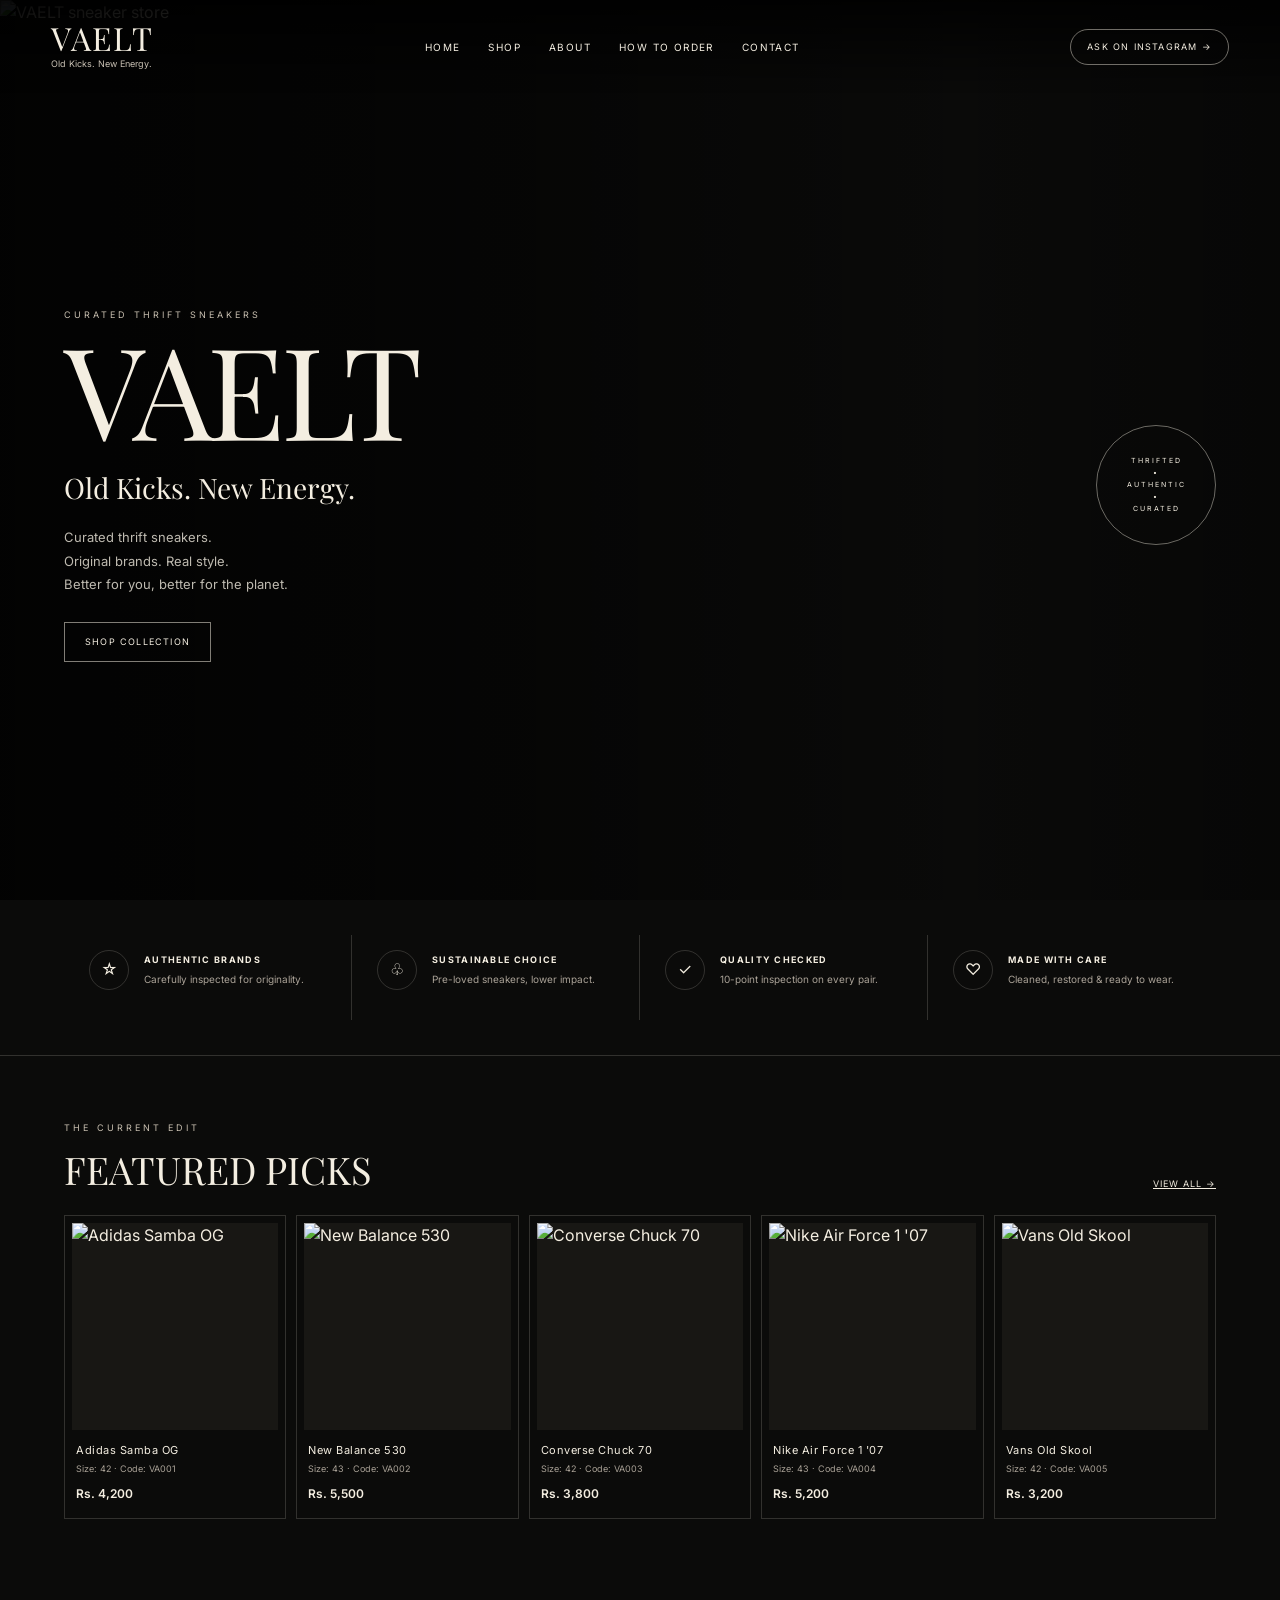
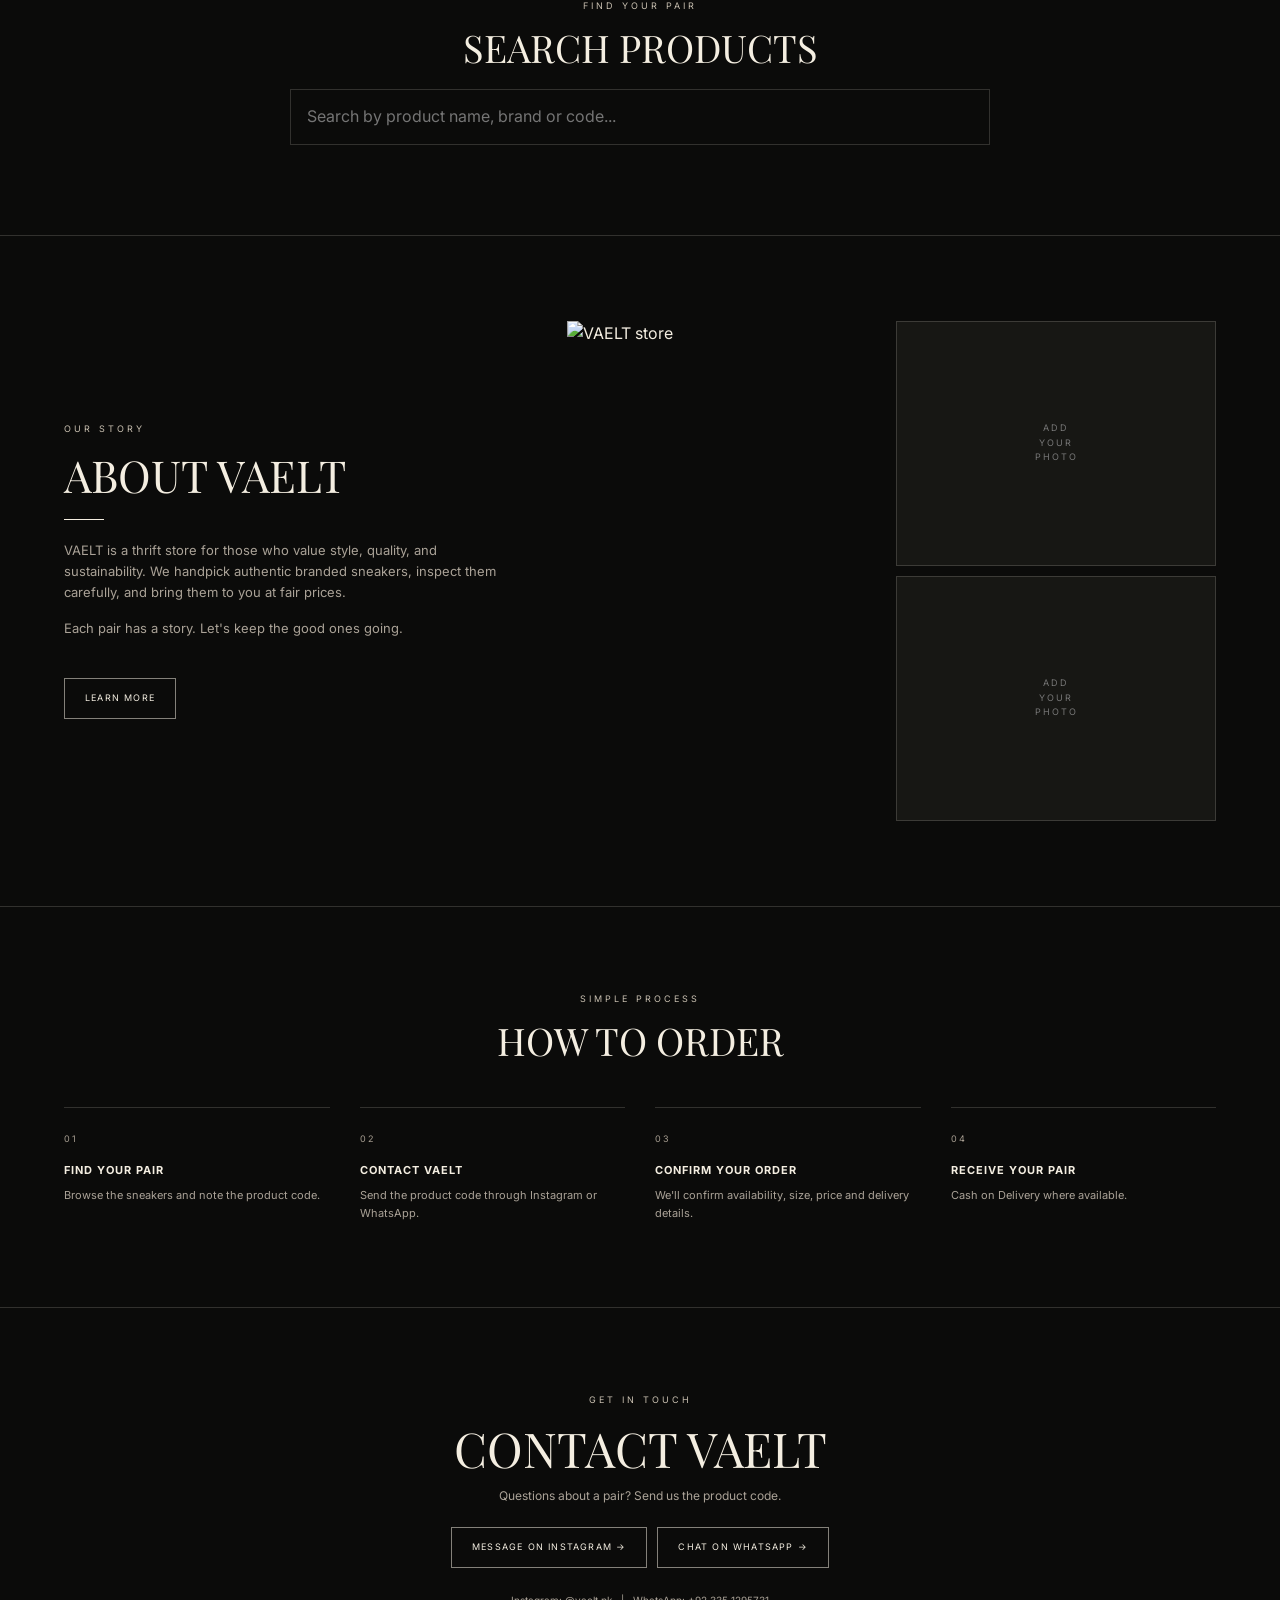
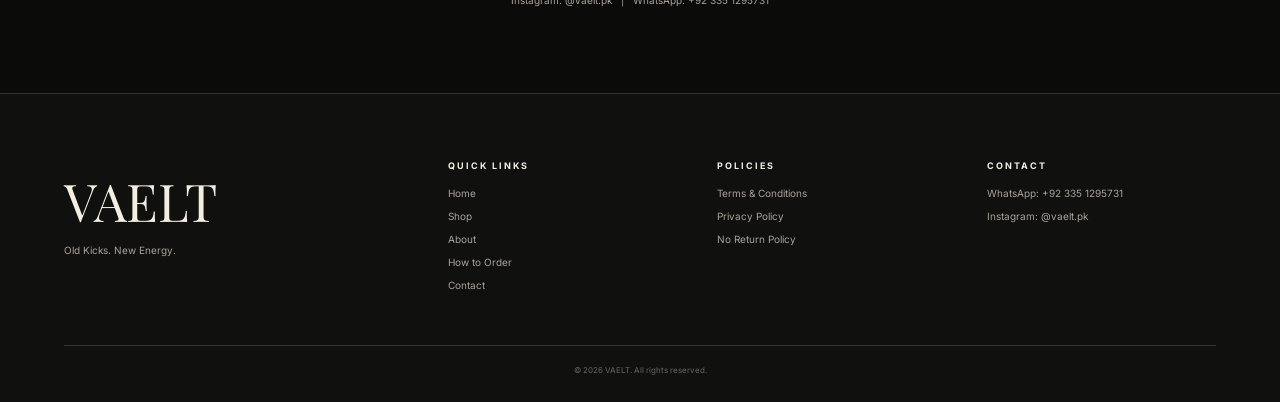
==== index.html @ e5a70c67 "Add files via upload" ====
<!DOCTYPE html>
<html lang="en">
<head>
  <meta charset="UTF-8">
  <meta name="viewport" content="width=device-width, initial-scale=1.0">
  <title>VAELT — Old Kicks. New Energy.</title>
  <link rel="stylesheet" href="style.css">
  <link href="https://fonts.googleapis.com/css2?family=Inter:wght@400;500;600&family=Playfair+Display:wght@400;500;600;700&display=swap" rel="stylesheet">
</head>
<body>

<header class="header" id="header">
  <div class="nav-container">
    <a class="brand" href="#hero">
      <span class="logo">VAELT</span>
      <span class="tagline">Old Kicks. New Energy.</span>
    </a>

    <nav class="nav-center" id="nav-menu">
      <a href="#hero">HOME</a>
      <a href="#products">SHOP</a>
      <a href="#about">ABOUT</a>
      <a href="#how">HOW TO ORDER</a>
      <a href="#contact">CONTACT</a>
    </nav>

    <div class="nav-right">
      <a class="instagram-pill" href="https://www.instagram.com/vaelt.pk/" target="_blank" rel="noopener noreferrer">ASK ON INSTAGRAM →</a>
      <button class="menu-btn" id="menu-btn" aria-label="Open menu">☰</button>
    </div>
  </div>
</header>

<main>
  <section class="hero" id="hero">
    <img class="hero-image" src="images/hero.jpg" alt="VAELT sneaker store">
    <div class="hero-overlay"></div>
    <div class="hero-content">
      <div class="hero-copy">
        <span class="eyebrow">CURATED THRIFT SNEAKERS</span>
        <h1>VAELT</h1>
        <p class="hero-tagline">Old Kicks. New Energy.</p>
        <p class="hero-description">Curated thrift sneakers.<br>Original brands. Real style.<br>Better for you, better for the planet.</p>
        <a class="outline-btn" href="#products">SHOP COLLECTION</a>
      </div>
      <div class="hero-badge" aria-hidden="true">THRIFTED<br>•<br>AUTHENTIC<br>•<br>CURATED</div>
    </div>
  </section>

  <section class="benefits">
    <div class="benefit"><span class="benefit-icon">☆</span><div><h3>AUTHENTIC BRANDS</h3><p>Carefully inspected for originality.</p></div></div>
    <div class="benefit"><span class="benefit-icon">♧</span><div><h3>SUSTAINABLE CHOICE</h3><p>Pre-loved sneakers, lower impact.</p></div></div>
    <div class="benefit"><span class="benefit-icon">✓</span><div><h3>QUALITY CHECKED</h3><p>10-point inspection on every pair.</p></div></div>
    <div class="benefit"><span class="benefit-icon">♡</span><div><h3>MADE WITH CARE</h3><p>Cleaned, restored & ready to wear.</p></div></div>
  </section>

  <section class="products-section section-wrap" id="products">
    <div class="section-heading">
      <div><span class="eyebrow">THE CURRENT EDIT</span><h2>FEATURED PICKS</h2></div>
      <a href="#all-products">VIEW ALL →</a>
    </div>
    <div class="product-grid" id="product-grid"></div>
  </section>

  <section class="search-section section-wrap" id="all-products">
    <div class="search-box">
      <span class="eyebrow">FIND YOUR PAIR</span>
      <h2>SEARCH PRODUCTS</h2>
      <input id="search-input" type="search" placeholder="Search by product name, brand or code..." autocomplete="off">
      <div id="search-results"></div>
    </div>
  </section>

  <section class="about-section section-wrap" id="about">
    <div class="about-text">
      <span class="eyebrow">OUR STORY</span>
      <h2>ABOUT VAELT</h2>
      <div class="rule"></div>
      <p>VAELT is a thrift store for those who value style, quality, and sustainability. We handpick authentic branded sneakers, inspect them carefully, and bring them to you at fair prices.</p>
      <p>Each pair has a story. Let's keep the good ones going.</p>
      <a class="outline-btn" href="#how">LEARN MORE</a>
    </div>
    <div class="about-images">
      <img src="images/hero.jpg" alt="VAELT store" loading="lazy">
      <div class="about-small">
        <div class="image-placeholder">ADD<br>YOUR<br>PHOTO</div>
        <div class="image-placeholder">ADD<br>YOUR<br>PHOTO</div>
      </div>
    </div>
  </section>

  <section class="how-section section-wrap" id="how">
    <span class="eyebrow">SIMPLE PROCESS</span>
    <h2>HOW TO ORDER</h2>
    <div class="how-grid">
      <article><span>01</span><h3>FIND YOUR PAIR</h3><p>Browse the sneakers and note the product code.</p></article>
      <article><span>02</span><h3>CONTACT VAELT</h3><p>Send the product code through Instagram or WhatsApp.</p></article>
      <article><span>03</span><h3>CONFIRM YOUR ORDER</h3><p>We'll confirm availability, size, price and delivery details.</p></article>
      <article><span>04</span><h3>RECEIVE YOUR PAIR</h3><p>Cash on Delivery where available.</p></article>
    </div>
  </section>

  <section class="contact-section section-wrap" id="contact">
    <span class="eyebrow">GET IN TOUCH</span>
    <h2>CONTACT VAELT</h2>
    <p>Questions about a pair? Send us the product code.</p>
    <div class="contact-buttons">
      <a class="outline-btn" href="https://www.instagram.com/vaelt.pk/" target="_blank" rel="noopener noreferrer">MESSAGE ON INSTAGRAM →</a>
      <a class="outline-btn" href="https://wa.me/923351295731" target="_blank" rel="noopener noreferrer">CHAT ON WHATSAPP →</a>
    </div>
    <p class="contact-detail">Instagram: @vaelt.pk &nbsp; | &nbsp; WhatsApp: +92 335 1295731</p>
  </section>
</main>

<footer class="footer">
  <div class="footer-grid">
    <div><div class="footer-logo">VAELT</div><p>Old Kicks. New Energy.</p></div>
    <div><h4>QUICK LINKS</h4><a href="#hero">Home</a><a href="#products">Shop</a><a href="#about">About</a><a href="#how">How to Order</a><a href="#contact">Contact</a></div>
    <div><h4>POLICIES</h4><p>Terms & Conditions</p><p>Privacy Policy</p><p>No Return Policy</p></div>
    <div><h4>CONTACT</h4><p>WhatsApp: +92 335 1295731</p><p>Instagram: @vaelt.pk</p></div>
  </div>
  <div class="footer-bottom">© 2026 VAELT. All rights reserved.</div>
</footer>

<script src="products.js"></script>
<script src="script.js"></script>
</body>
</html>
---- style.css ----
:root{
  --bg:#0b0b0a;--soft:#11110f;--text:#f4eee1;--muted:#aaa297;
  --line:rgba(244,238,225,.17);--heading:"Playfair Display",Georgia,serif;
  --body:"Inter",Arial,sans-serif;--ease:.3s ease;
}
*{box-sizing:border-box;margin:0;padding:0}
html{scroll-behavior:smooth}
body{background:var(--bg);color:var(--text);font-family:var(--body);line-height:1.6;overflow-x:hidden}
a{color:inherit;text-decoration:none}
button,input{font:inherit}
.header{position:fixed;top:0;left:0;width:100%;z-index:1000;padding:22px 4vw;background:linear-gradient(to bottom,rgba(0,0,0,.8),transparent);transition:background var(--ease),backdrop-filter var(--ease)}
.header.scrolled{background:rgba(10,10,9,.82);backdrop-filter:blur(12px)}
.nav-container{max-width:1400px;margin:auto;display:flex;align-items:center;justify-content:space-between;gap:25px}
.brand{display:flex;flex-direction:column}.logo{font-family:var(--heading);font-size:32px;font-weight:400;letter-spacing:2px;line-height:1}.tagline{font-size:9px;color:#c9c1b4;margin-top:3px}
.nav-center{display:flex;gap:28px}.nav-center a{font-size:10px;letter-spacing:1.4px}.nav-center a:hover{opacity:.55}
.nav-right{display:flex;align-items:center}.instagram-pill{border:1px solid rgba(244,238,225,.45);border-radius:30px;padding:10px 16px;font-size:9px;letter-spacing:1.2px;transition:var(--ease)}.instagram-pill:hover{background:var(--text);color:#111}
.menu-btn{display:none;background:none;border:0;color:var(--text);font-size:22px;cursor:pointer}
.hero{height:100vh;min-height:650px;position:relative;overflow:hidden;display:flex;align-items:center}.hero-image{position:absolute;inset:0;width:100%;height:100%;object-fit:cover;object-position:center;z-index:0}.hero-overlay{position:absolute;inset:0;z-index:1;background:linear-gradient(90deg,rgba(0,0,0,.78) 0%,rgba(0,0,0,.52) 40%,rgba(0,0,0,.12) 75%,rgba(0,0,0,.38) 100%)}
.hero-content{position:relative;z-index:2;width:100%;max-width:1400px;margin:auto;padding:110px 5vw 40px;display:flex;justify-content:space-between;align-items:center}.hero-copy{max-width:550px}.eyebrow{display:block;color:#c9c0b1;font-size:9px;letter-spacing:3px;margin-bottom:14px}.hero h1{font-family:var(--heading);font-weight:400;font-size:clamp(80px,10vw,150px);line-height:.82;letter-spacing:-4px}.hero-tagline{font-family:var(--heading);font-size:clamp(20px,2.2vw,30px);margin-top:24px}.hero-description{color:rgba(244,238,225,.78);font-size:13px;line-height:1.8;margin-top:16px}.outline-btn{display:inline-block;border:1px solid rgba(244,238,225,.52);padding:12px 20px;font-size:9px;letter-spacing:1.2px;margin-top:25px;transition:var(--ease)}.outline-btn:hover{background:var(--text);color:#111}.hero-badge{width:120px;height:120px;border:1px solid rgba(244,238,225,.42);border-radius:50%;display:grid;place-items:center;text-align:center;font-size:7px;letter-spacing:2px;line-height:1.7;padding:20px}
.benefits{max-width:1400px;margin:auto;padding:35px 5vw}.benefits{display:grid;grid-template-columns:repeat(4,1fr);border-bottom:1px solid var(--line)}.benefit{display:flex;align-items:center;gap:15px;padding:15px 25px 30px;border-right:1px solid var(--line)}.benefit:last-child{border-right:0}.benefit-icon{width:40px;height:40px;border:1px solid var(--line);border-radius:50%;display:grid;place-items:center;flex:none}.benefit h3{font-size:9px;letter-spacing:1.3px}.benefit p{font-size:10px;color:var(--muted);margin-top:4px}
.section-wrap{max-width:1400px;margin:auto}.products-section{padding:65px 5vw}.section-heading{display:flex;justify-content:space-between;align-items:end;margin-bottom:24px}.section-heading h2,.search-box h2,.about-text h2,.how-section h2,.contact-section h2{font-family:var(--heading);font-weight:400;font-size:38px;line-height:1.1}.section-heading>a{font-size:9px;text-decoration:underline;letter-spacing:1px}.product-grid{display:grid;grid-template-columns:repeat(5,1fr);gap:10px}.product-card{border:1px solid var(--line);padding:7px;cursor:pointer;transition:transform var(--ease),border-color var(--ease)}.product-card:hover{transform:translateY(-5px);border-color:rgba(244,238,225,.42)}.product-image{display:block;width:100%;aspect-ratio:1;object-fit:cover;background:#181714}.product-info{padding:12px 4px 8px}.product-name{font-size:11px;letter-spacing:.5px}.product-meta{font-size:9px;color:var(--muted);margin-top:3px}.product-price{font-size:12px;font-weight:600;margin-top:7px}
.search-section{padding:15px 5vw 75px}.search-box{max-width:700px;margin:auto;text-align:center}.search-box h2{margin-bottom:20px}.search-box input{width:100%;padding:14px 16px;background:transparent;border:1px solid var(--line);color:var(--text);outline:none}.search-box input:focus{border-color:rgba(244,238,225,.55)}#search-results{margin-top:15px;text-align:left}.search-result{border-bottom:1px solid var(--line);padding:12px 0;cursor:pointer}.search-result span{color:var(--muted);font-size:10px}
.about-section{padding:85px 5vw;border-top:1px solid var(--line);display:grid;grid-template-columns:.8fr 1.2fr;gap:70px;align-items:center}.about-text h2{font-size:44px}.rule{width:40px;border-top:1px solid var(--text);margin:20px 0}.about-text p{max-width:510px;color:var(--muted);font-size:13px;margin-bottom:15px}.about-images{display:grid;grid-template-columns:1fr 1fr;gap:10px}.about-images>img{width:100%;height:500px;object-fit:cover}.about-small{display:grid;gap:10px}.image-placeholder{height:245px;background:#171714;border:1px solid var(--line);display:grid;place-items:center;text-align:center;color:#777;font-size:9px;letter-spacing:2px}
.how-section{padding:85px 5vw;border-top:1px solid var(--line);text-align:center}.how-section h2{margin-bottom:45px}.how-grid{display:grid;grid-template-columns:repeat(4,1fr);gap:30px;text-align:left}.how-grid article{border-top:1px solid var(--line);padding-top:16px}.how-grid article>span{font-size:9px;letter-spacing:2px;color:#a69d90}.how-grid h3{font-size:11px;letter-spacing:1px;margin:13px 0 7px}.how-grid p{font-size:11px;color:var(--muted)}
.contact-section{padding:85px 5vw;text-align:center;border-top:1px solid var(--line)}.contact-section h2{font-size:48px}.contact-section>p{color:var(--muted);font-size:12px;margin-top:12px}.contact-buttons{display:flex;justify-content:center;gap:10px;flex-wrap:wrap}.contact-buttons .outline-btn{margin-top:22px}.contact-detail{margin-top:24px!important;font-size:10px!important}
.footer{background:#10100f;border-top:1px solid var(--line);padding:65px 5vw 25px}.footer-grid{max-width:1400px;margin:auto;display:grid;grid-template-columns:1.5fr 1fr 1fr 1fr;gap:40px}.footer-logo{font-family:var(--heading);font-size:52px}.footer-grid h4{font-size:9px;letter-spacing:2px;margin-bottom:12px}.footer-grid p,.footer-grid a{display:block;color:var(--muted);font-size:10px;margin-bottom:7px}.footer-bottom{max-width:1400px;margin:45px auto 0;padding-top:18px;border-top:1px solid var(--line);text-align:center;color:#666;font-size:8px}
@media(max-width:900px){.nav-center{display:none}.menu-btn{display:block}.nav-center.open{position:absolute;top:75px;left:20px;right:20px;display:flex;flex-direction:column;gap:0;background:rgba(12,12,11,.96);border:1px solid var(--line);padding:10px}.nav-center.open a{padding:13px}.product-grid{grid-template-columns:repeat(3,1fr)}.benefits{grid-template-columns:1fr 1fr}.benefit:nth-child(2){border-right:0}.about-section{grid-template-columns:1fr}.how-grid{grid-template-columns:1fr 1fr}.footer-grid{grid-template-columns:1fr 1fr}}
@media(max-width:600px){.header{padding:16px 20px}.logo{font-size:27px}.hero{min-height:100svh;height:100svh}.hero-image{object-position:58% center}.hero-overlay{background:linear-gradient(180deg,rgba(0,0,0,.42),rgba(0,0,0,.86))}.hero-content{padding:100px 25px 35px;align-items:flex-end}.hero h1{font-size:clamp(65px,22vw,100px)}.hero-badge{display:none}.benefits{padding:25px 20px}.benefit{padding:18px 10px}.benefit-icon{width:34px;height:34px}.product-grid{grid-template-columns:repeat(2,1fr);gap:7px}.products-section,.search-section,.about-section,.how-section,.contact-section{padding-left:20px;padding-right:20px}.section-heading h2{font-size:28px}.about-images{grid-template-columns:1fr}.about-images>img{height:300px}.about-small{grid-template-columns:1fr 1fr}.image-placeholder{height:145px}.how-grid{grid-template-columns:1fr}.footer-grid{grid-template-columns:1fr}.instagram-pill{display:none}}
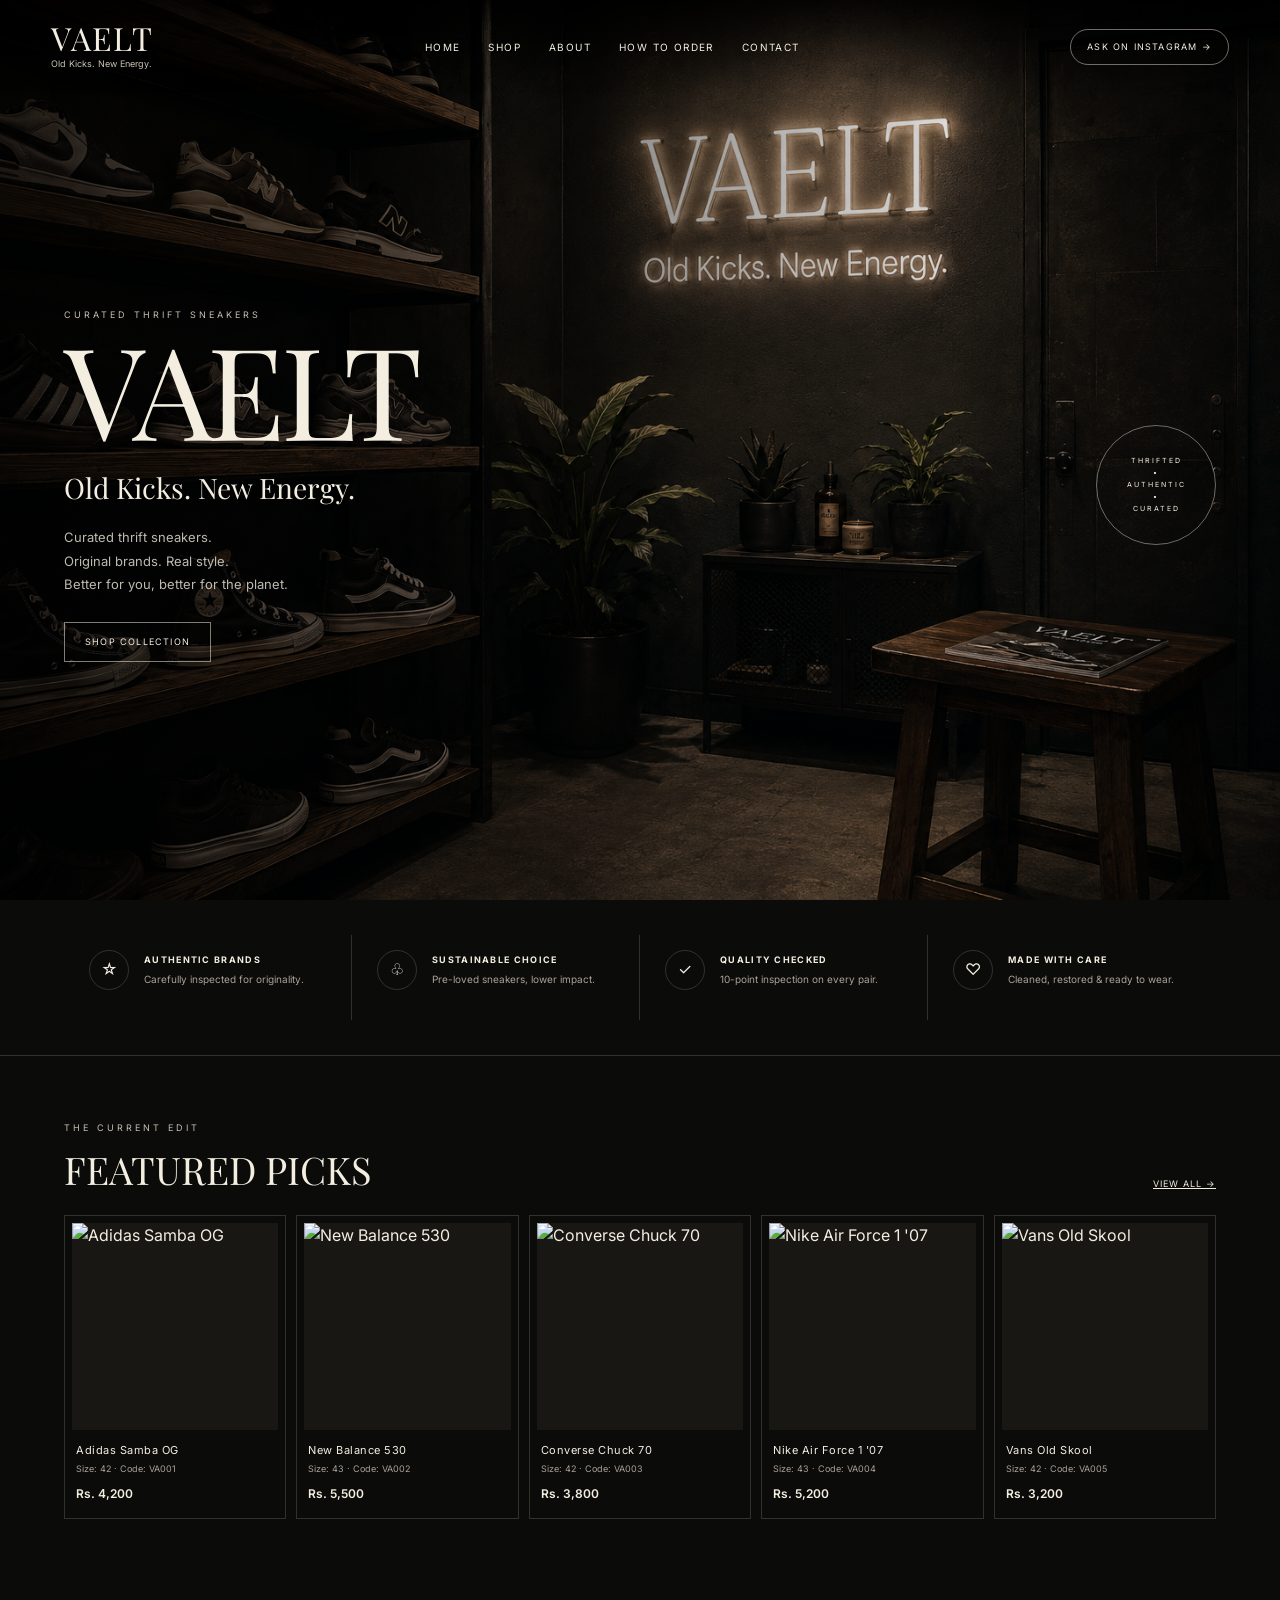
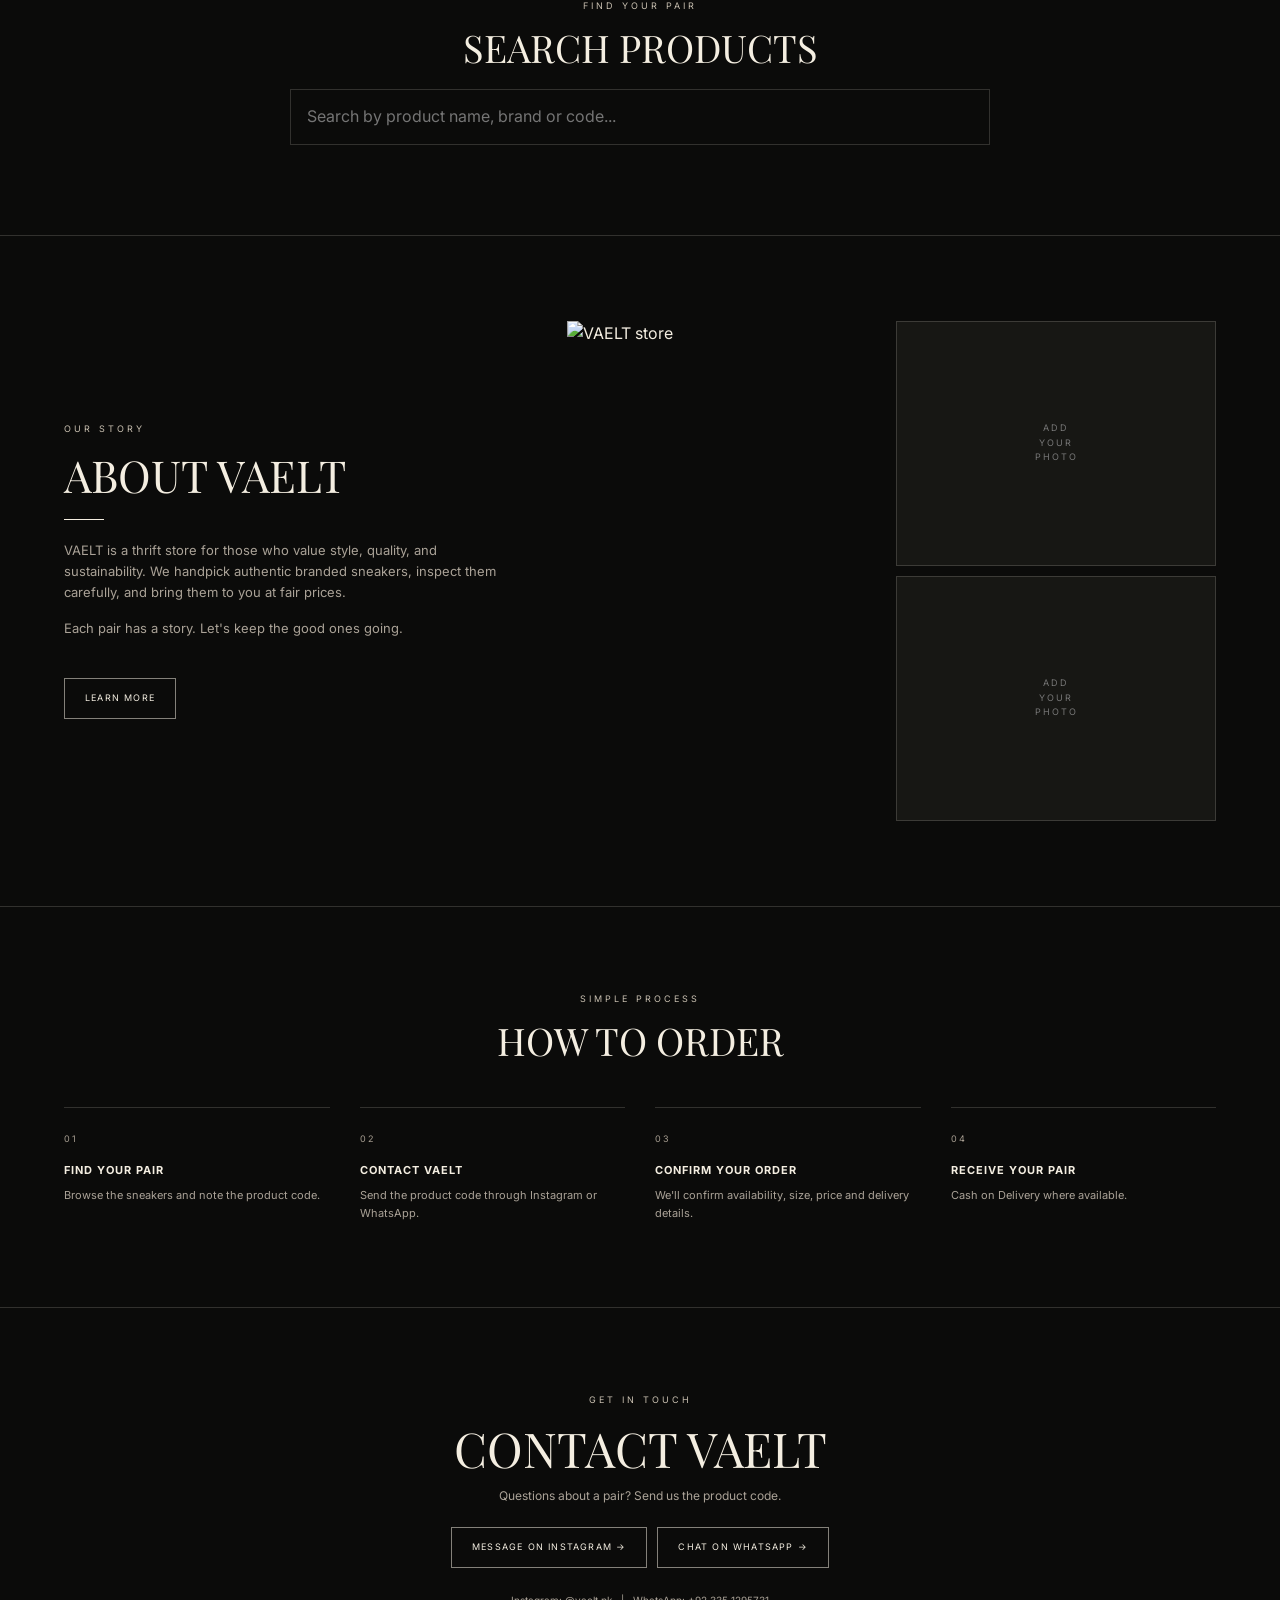
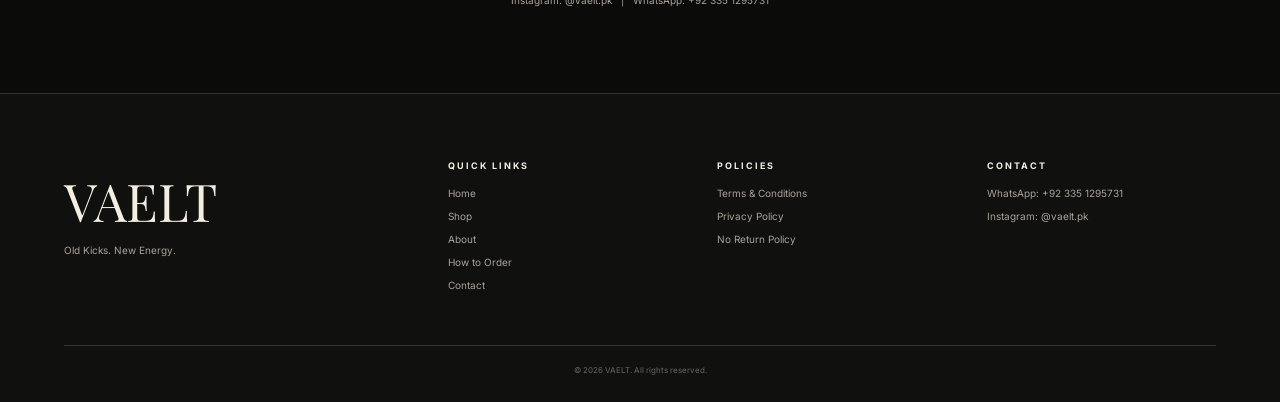
==== commit 553b919f: "Update index.html" ====
--- a/index.html
+++ b/index.html
@@ -33,7 +33,7 @@
 
 <main>
   <section class="hero" id="hero">
-    <img class="hero-image" src="images/hero.jpg" alt="VAELT sneaker store">
+    <img class="hero-image" src="images/ChatGPT Image Aug 27, 2026, 04_59_41 PM.png" alt="VAELT sneaker store">
     <div class="hero-overlay"></div>
     <div class="hero-content">
       <div class="hero-copy">
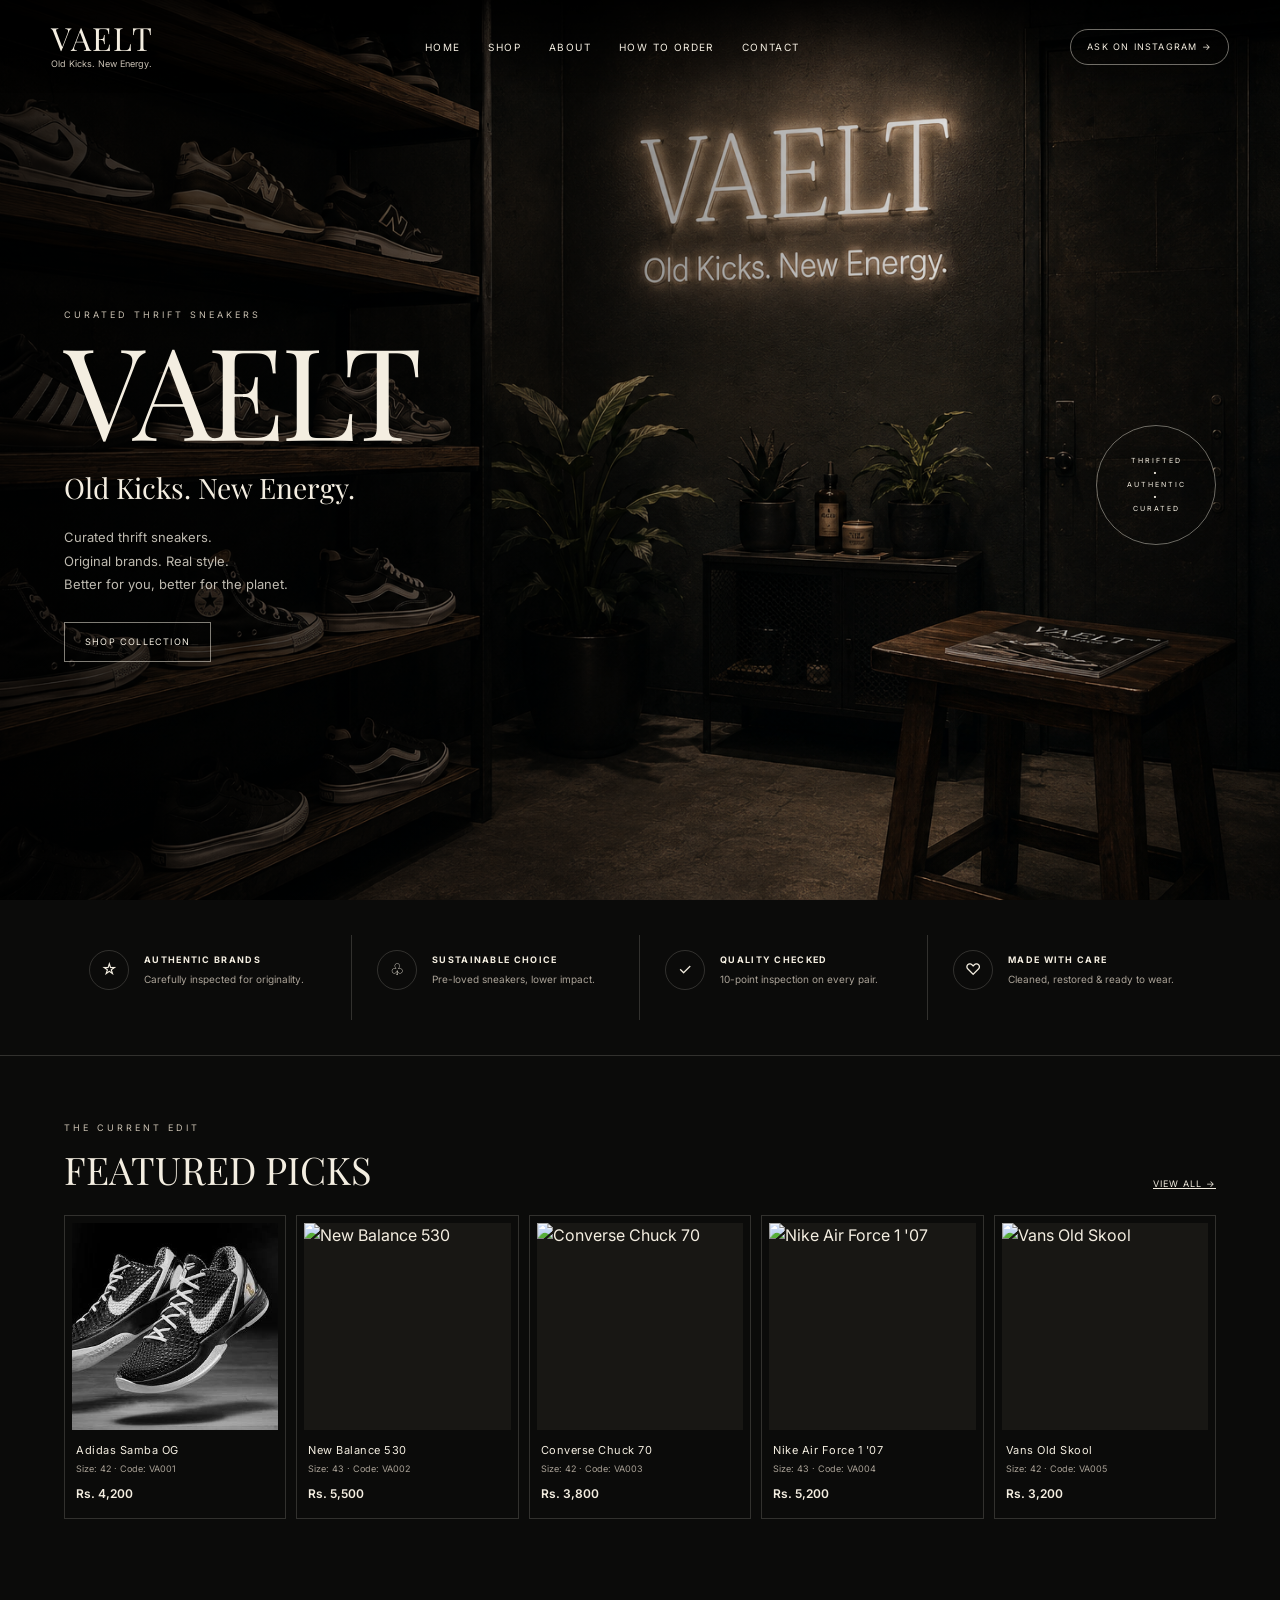
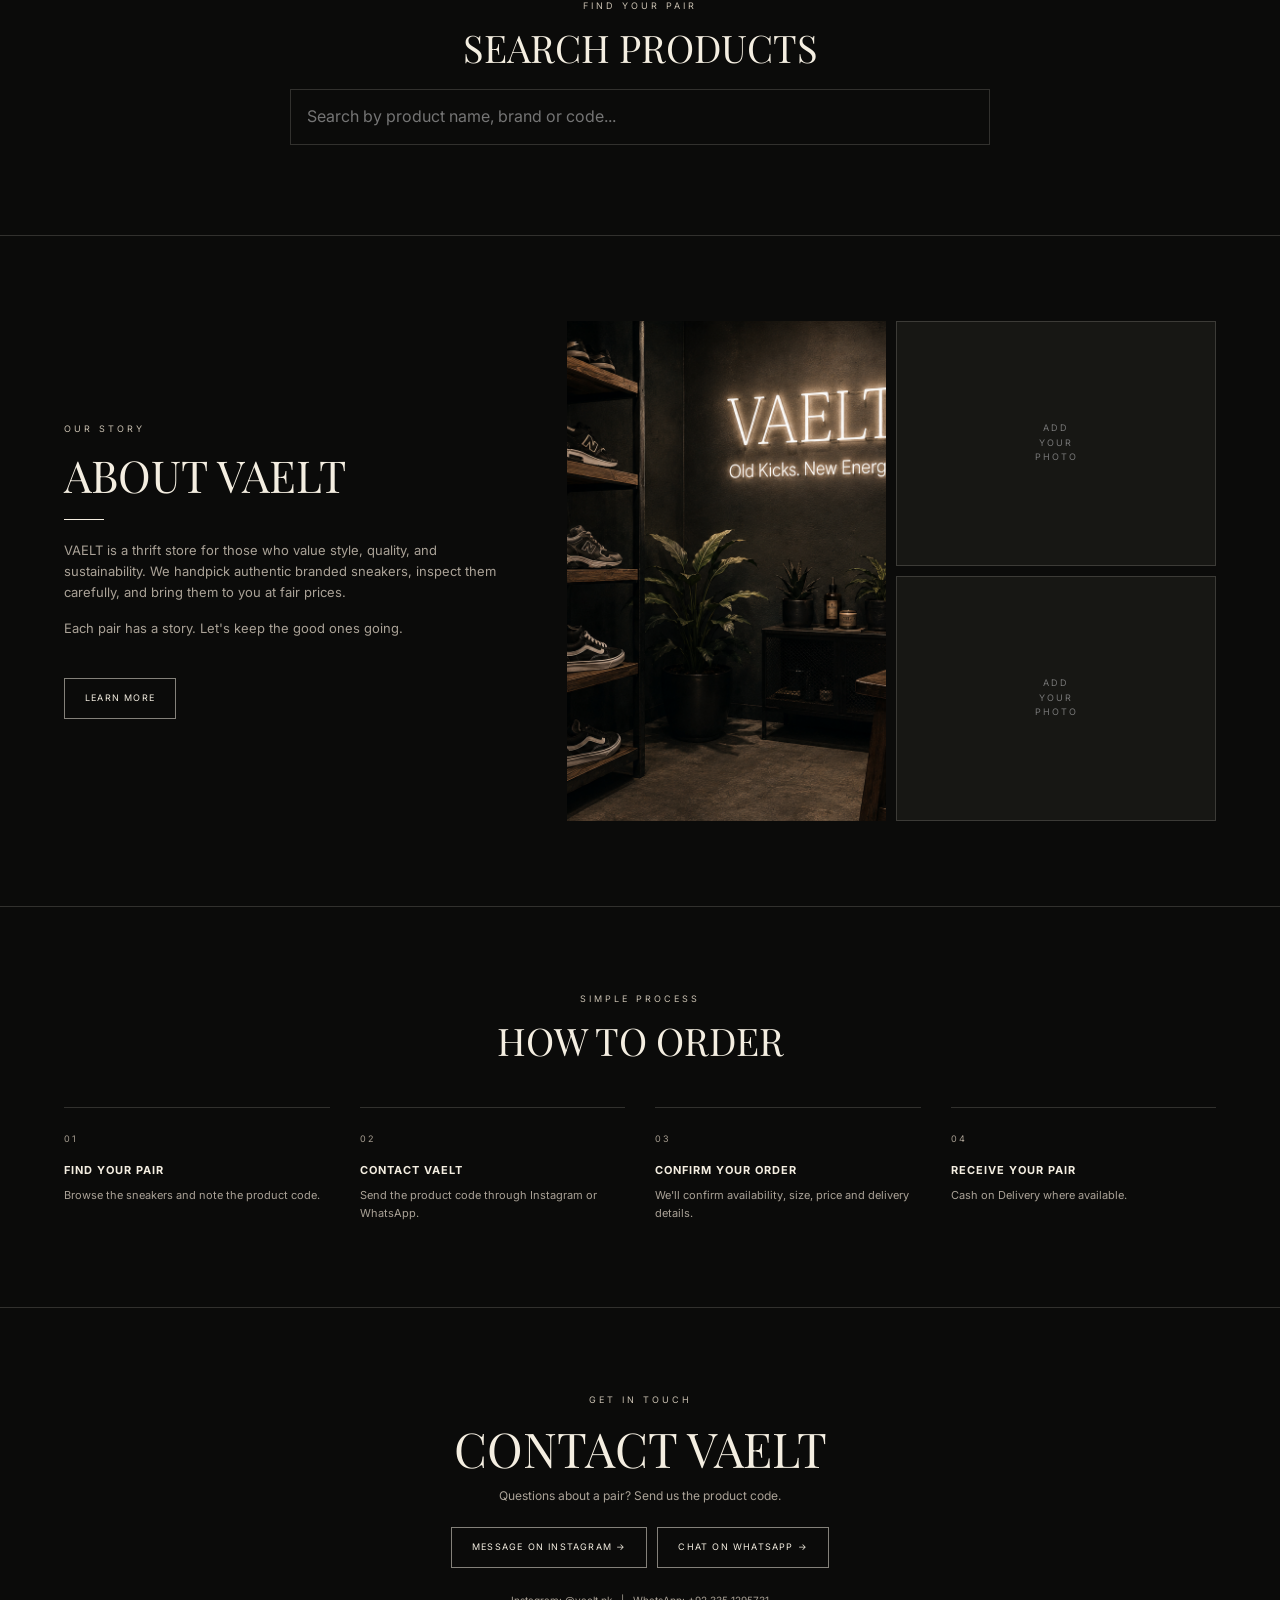
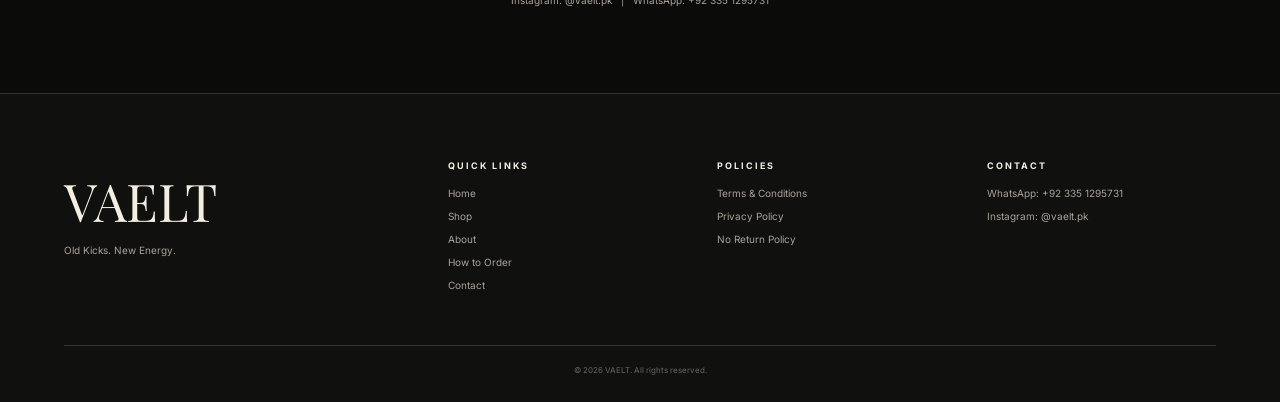
==== commit 9642e367: "Update index.html" ====
--- a/index.html
+++ b/index.html
@@ -81,7 +81,7 @@
       <a class="outline-btn" href="#how">LEARN MORE</a>
     </div>
     <div class="about-images">
-      <img src="images/hero.jpg" alt="VAELT store" loading="lazy">
+      <img src="images/ChatGPT Image Aug 27, 2026, 04_59_41 PM.png" alt="VAELT store" loading="lazy">
       <div class="about-small">
         <div class="image-placeholder">ADD<br>YOUR<br>PHOTO</div>
         <div class="image-placeholder">ADD<br>YOUR<br>PHOTO</div>
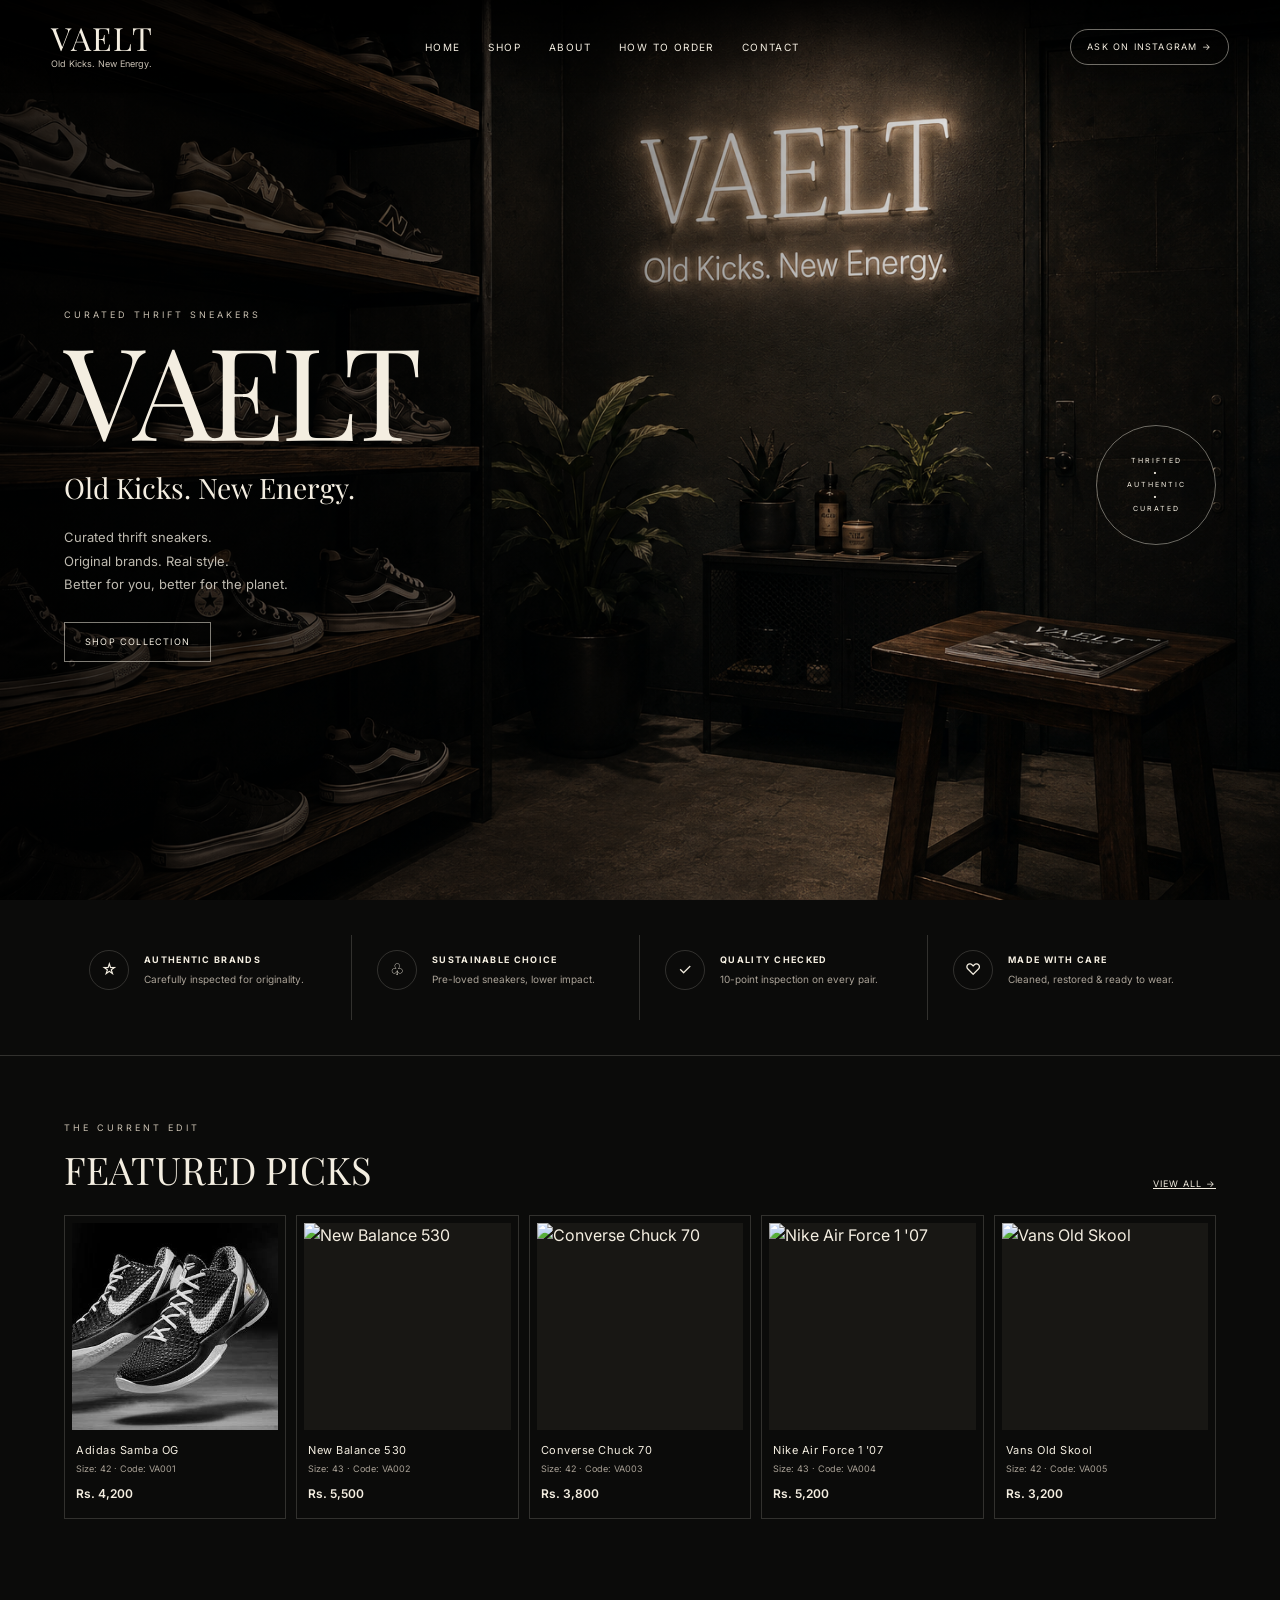
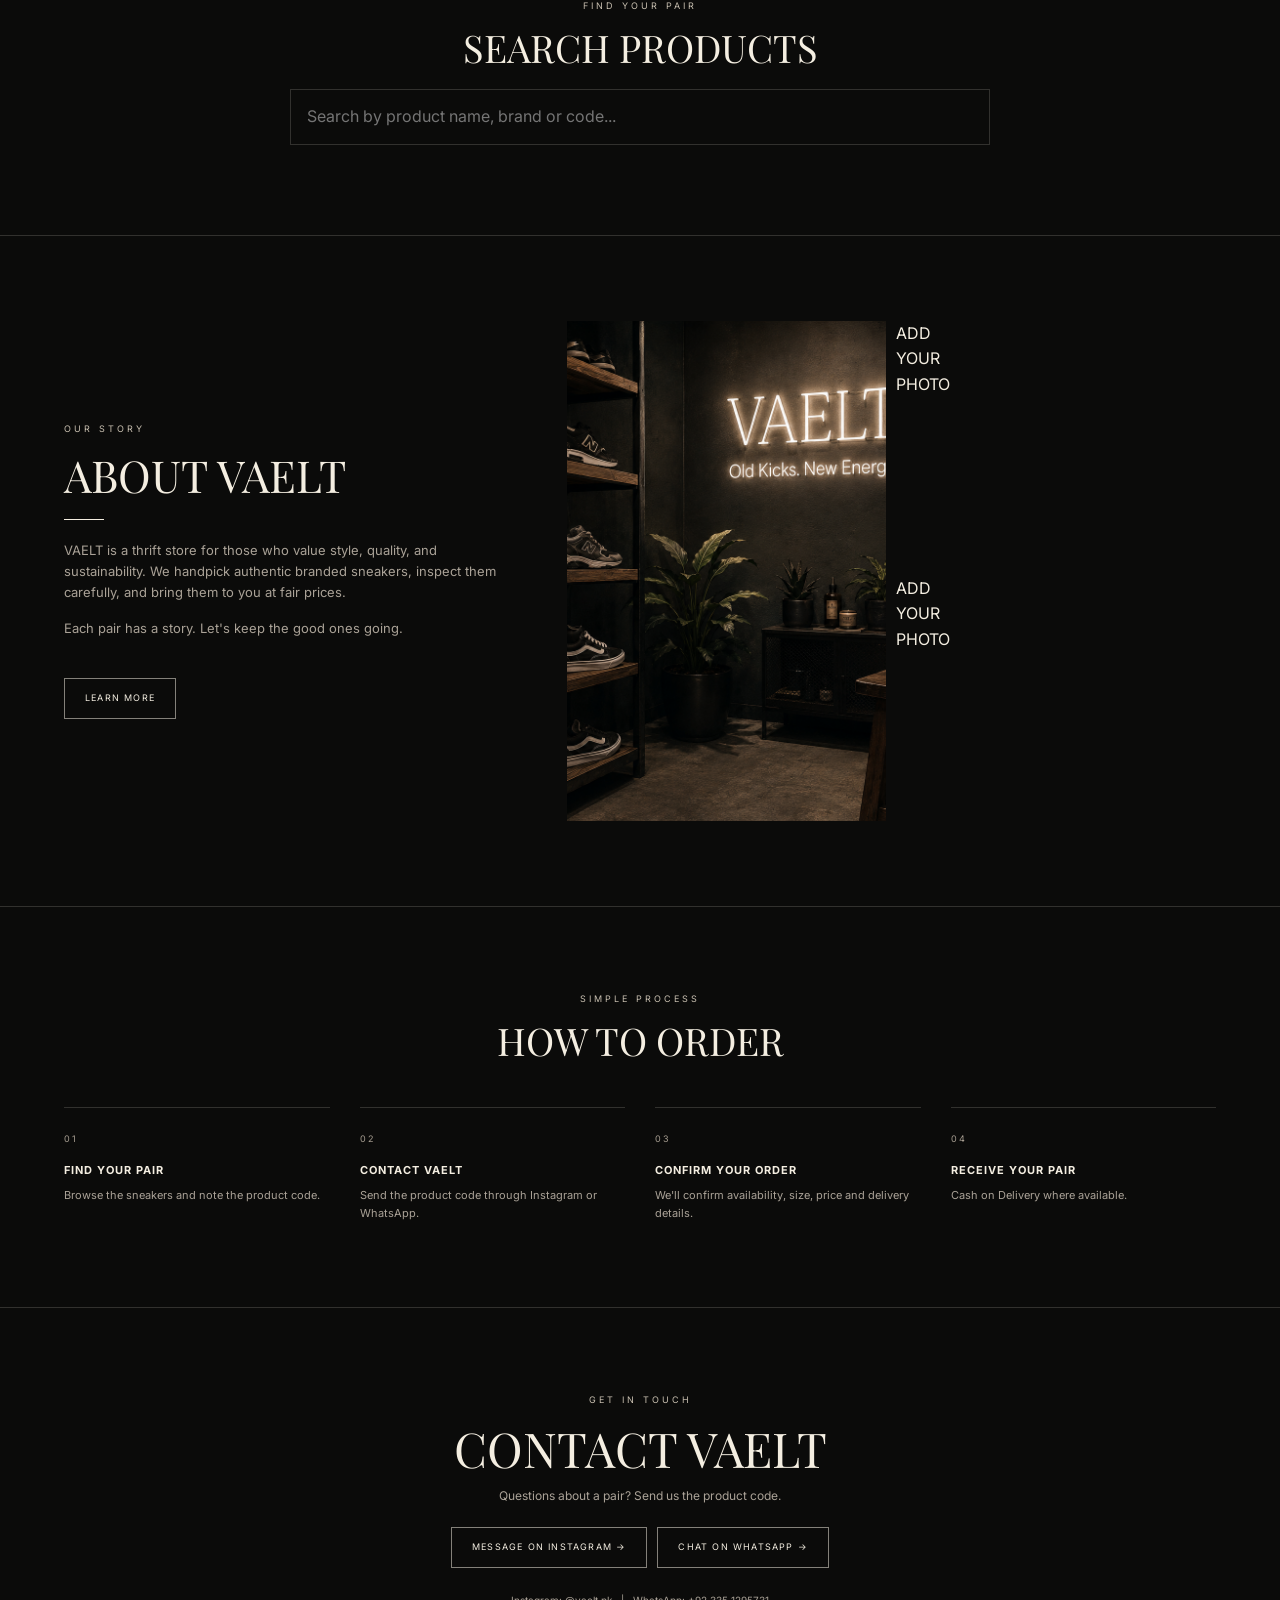
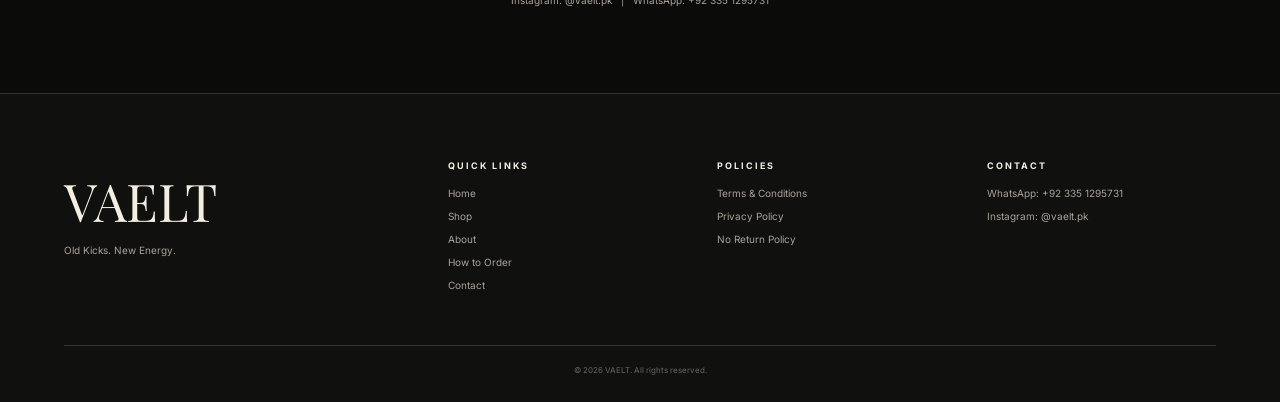
==== commit 3bcc6968: "Update index.html" ====
--- a/index.html
+++ b/index.html
@@ -83,8 +83,8 @@
     <div class="about-images">
       <img src="images/ChatGPT Image Aug 27, 2026, 04_59_41 PM.png" alt="VAELT store" loading="lazy">
       <div class="about-small">
-        <div class="image-placeholder">ADD<br>YOUR<br>PHOTO</div>
-        <div class="image-placeholder">ADD<br>YOUR<br>PHOTO</div>
+        <div class="images/ChatGPT Image Aug 27, 2026, 04_59_41 PM.png">ADD<br>YOUR<br>PHOTO</div>
+        <div class="images/ChatGPT Image Aug 27, 2026, 04_59_41 PM.png">ADD<br>YOUR<br>PHOTO</div>
       </div>
     </div>
   </section>
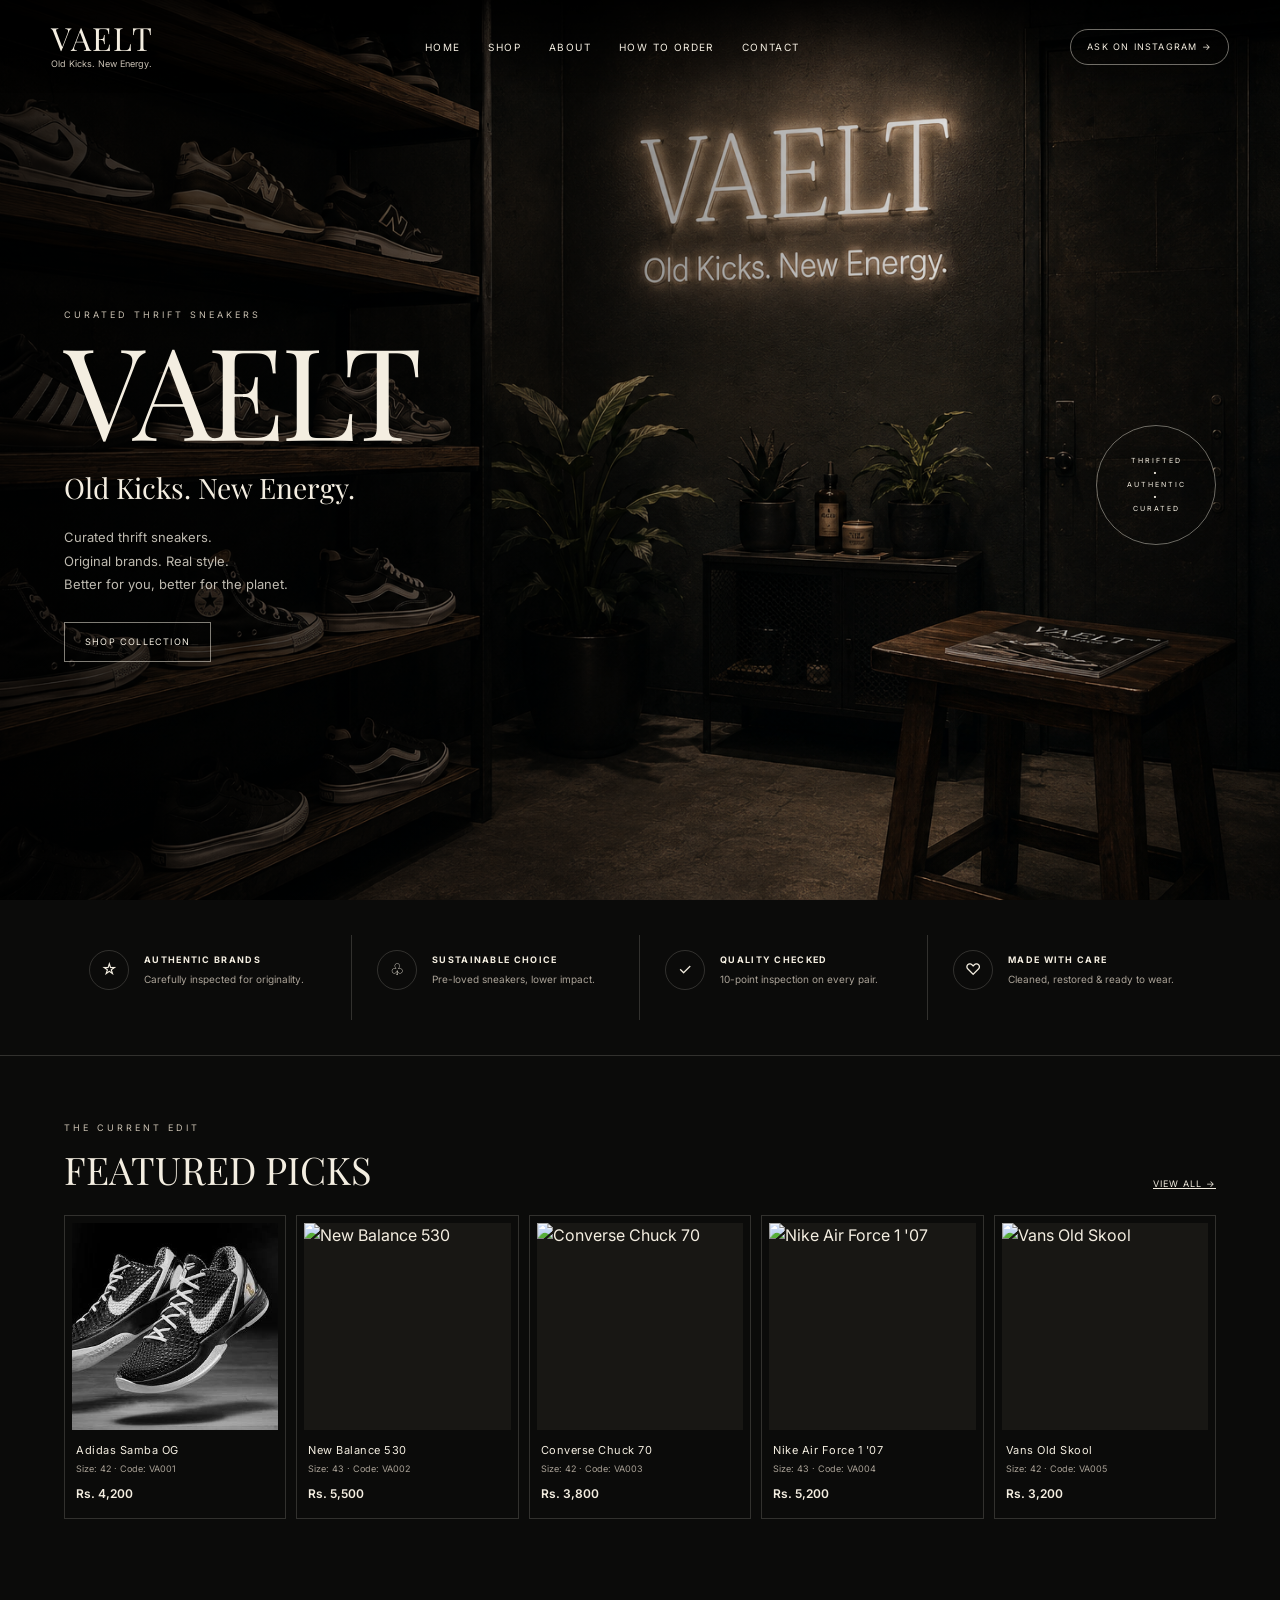
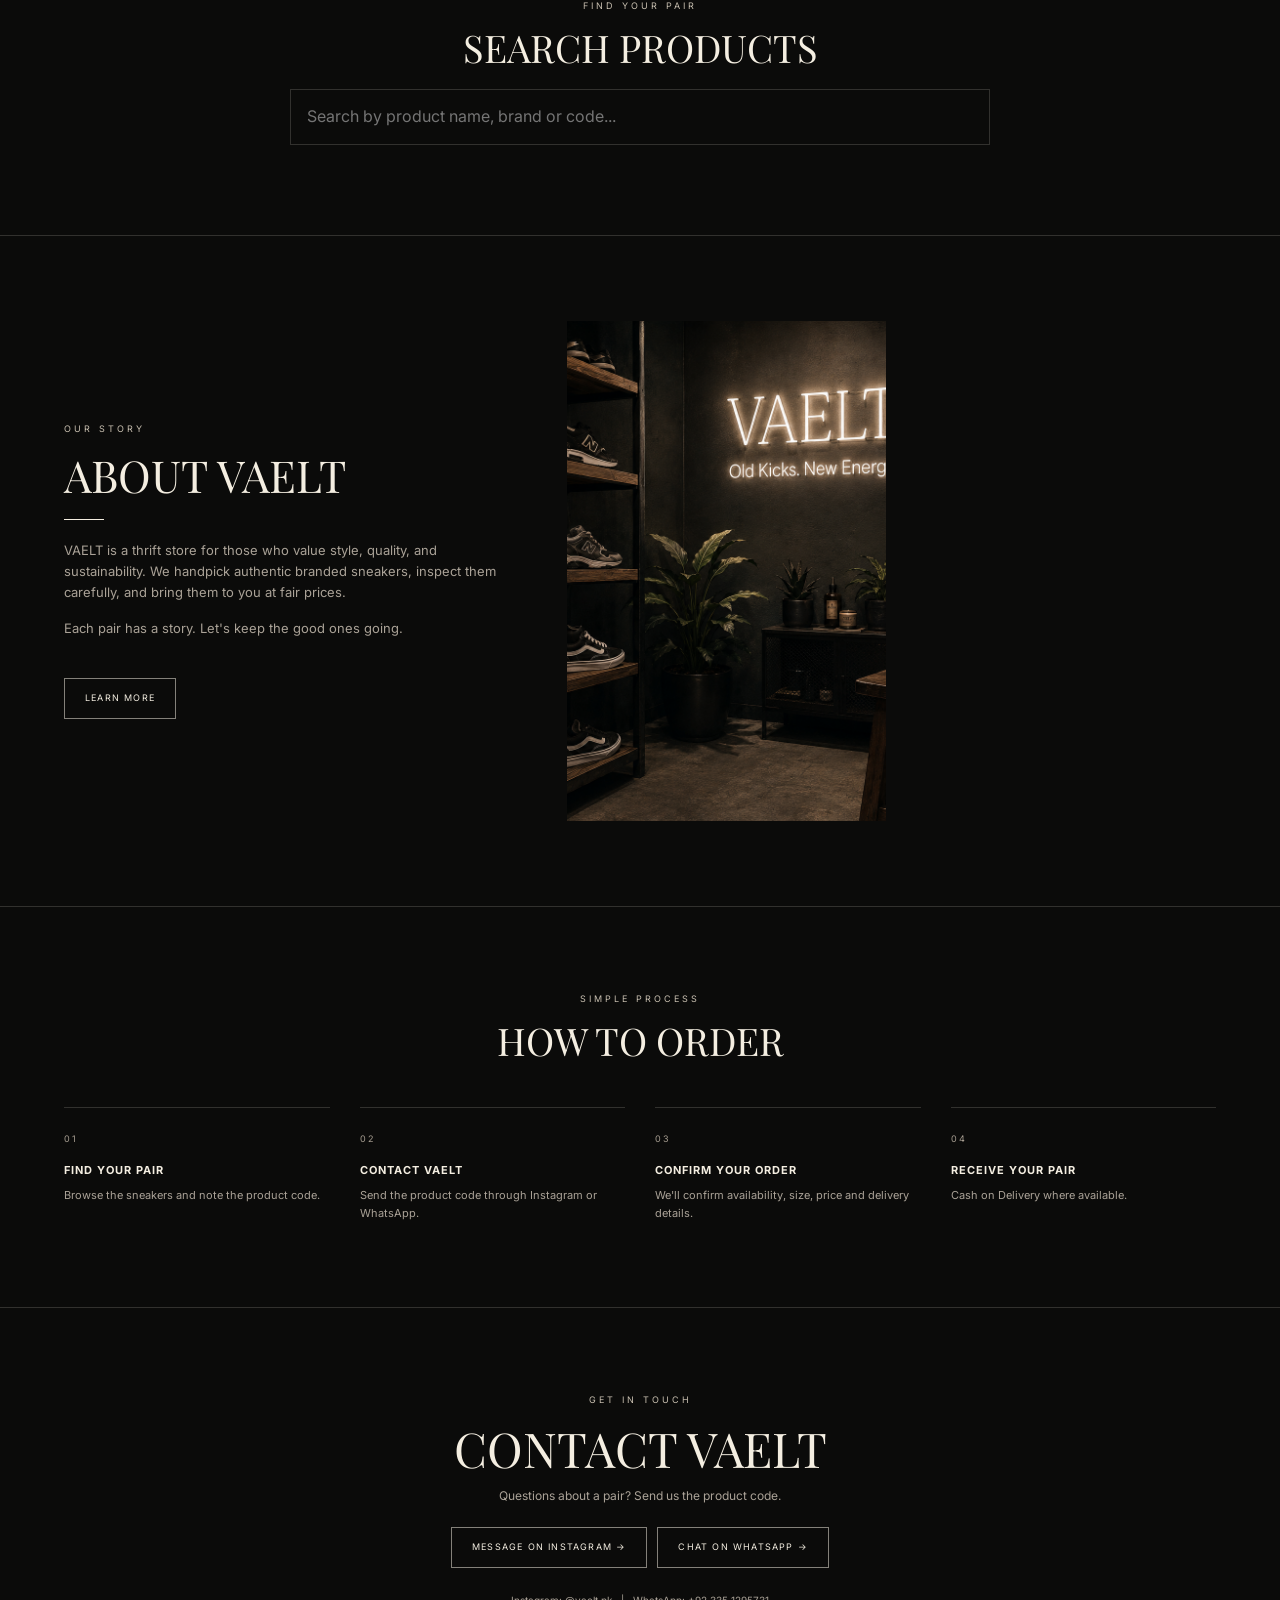
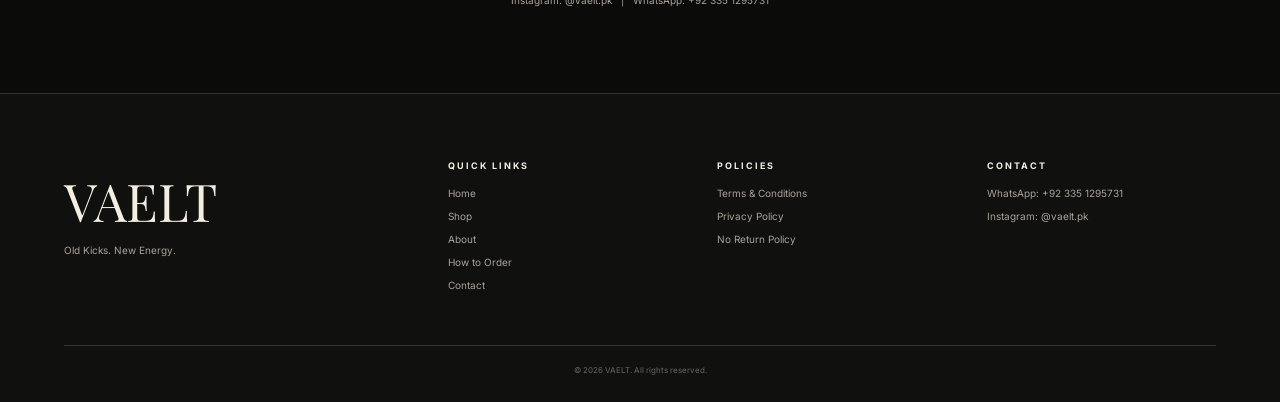
==== commit f99f5308: "Update index.html" ====
--- a/index.html
+++ b/index.html
@@ -83,8 +83,8 @@
     <div class="about-images">
       <img src="images/ChatGPT Image Aug 27, 2026, 04_59_41 PM.png" alt="VAELT store" loading="lazy">
       <div class="about-small">
-        <div class="images/ChatGPT Image Aug 27, 2026, 04_59_41 PM.png">ADD<br>YOUR<br>PHOTO</div>
-        <div class="images/ChatGPT Image Aug 27, 2026, 04_59_41 PM.png">ADD<br>YOUR<br>PHOTO</div>
+        <div class="images/ChatGPT Image Aug 27, 2026, 04_59_41 PM.png">
+        <div class="images/ChatGPT Image Aug 27, 2026, 04_59_41 PM.png">
       </div>
     </div>
   </section>
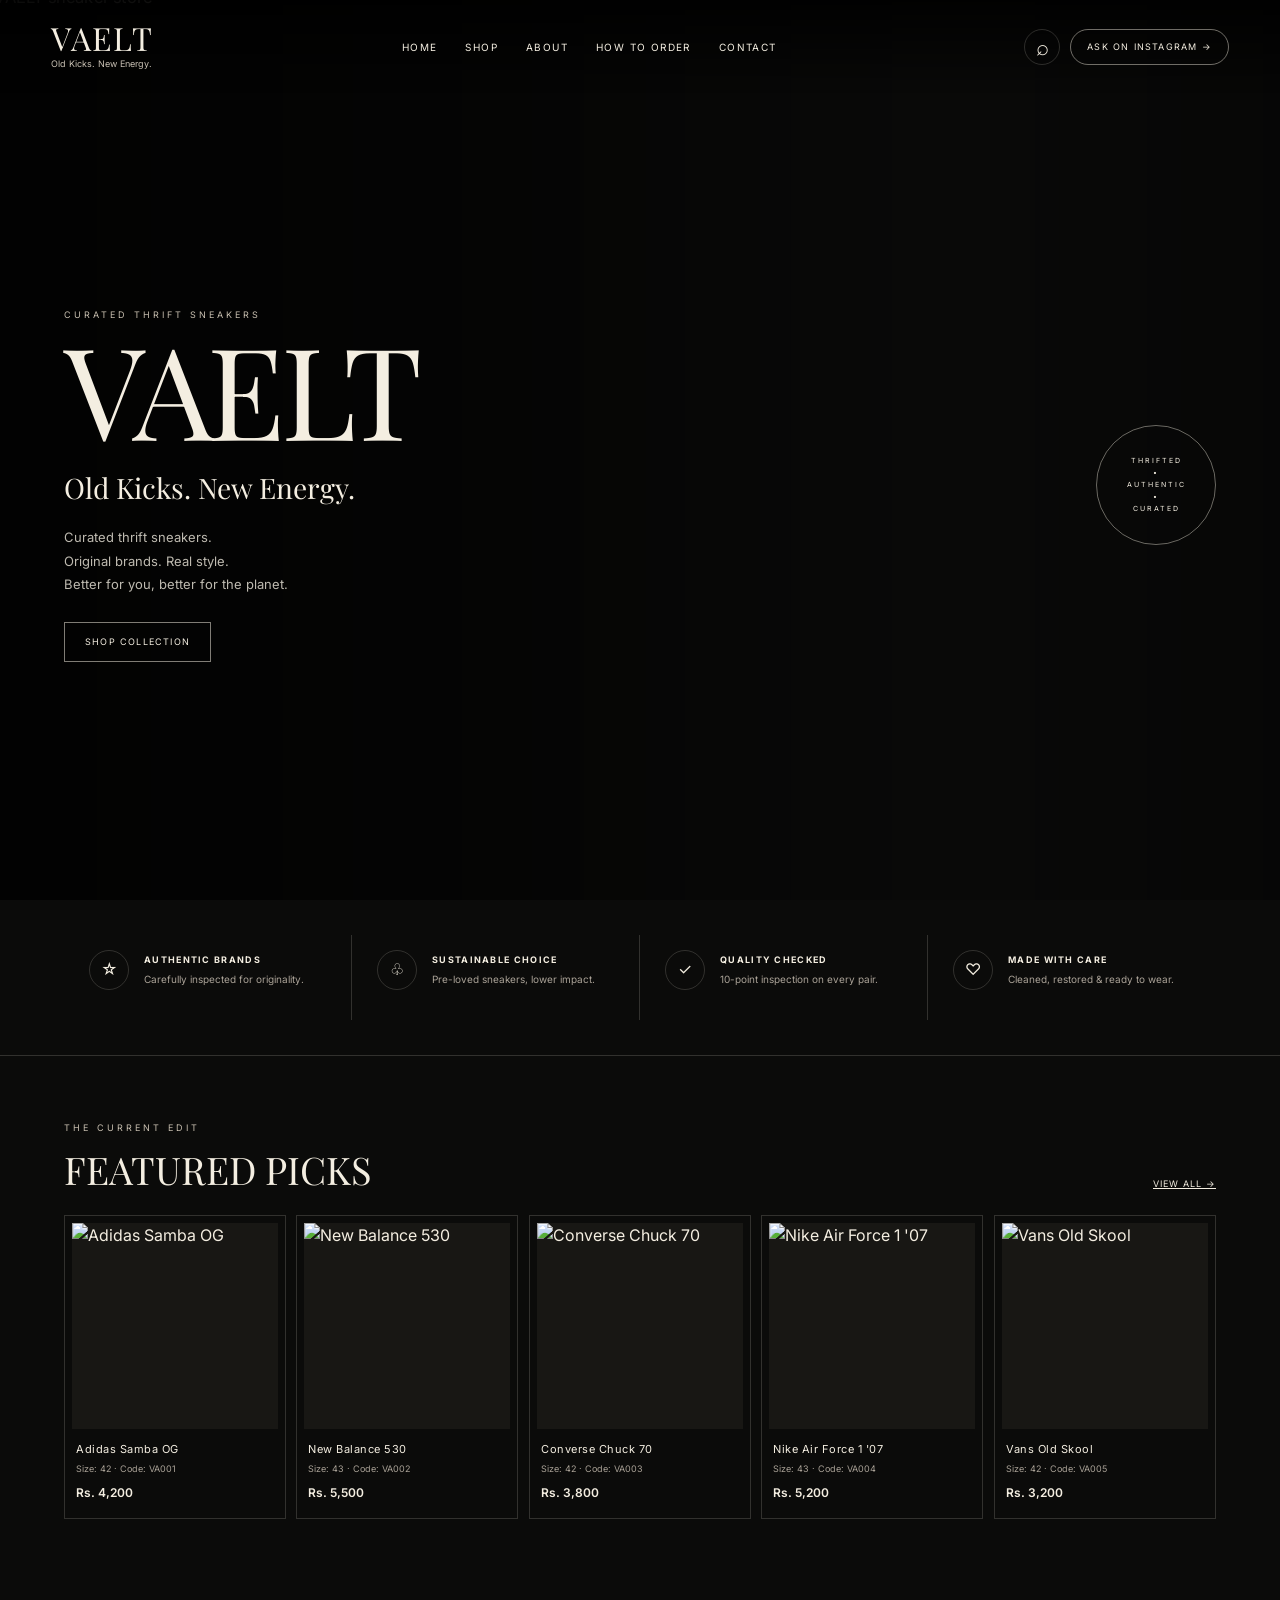
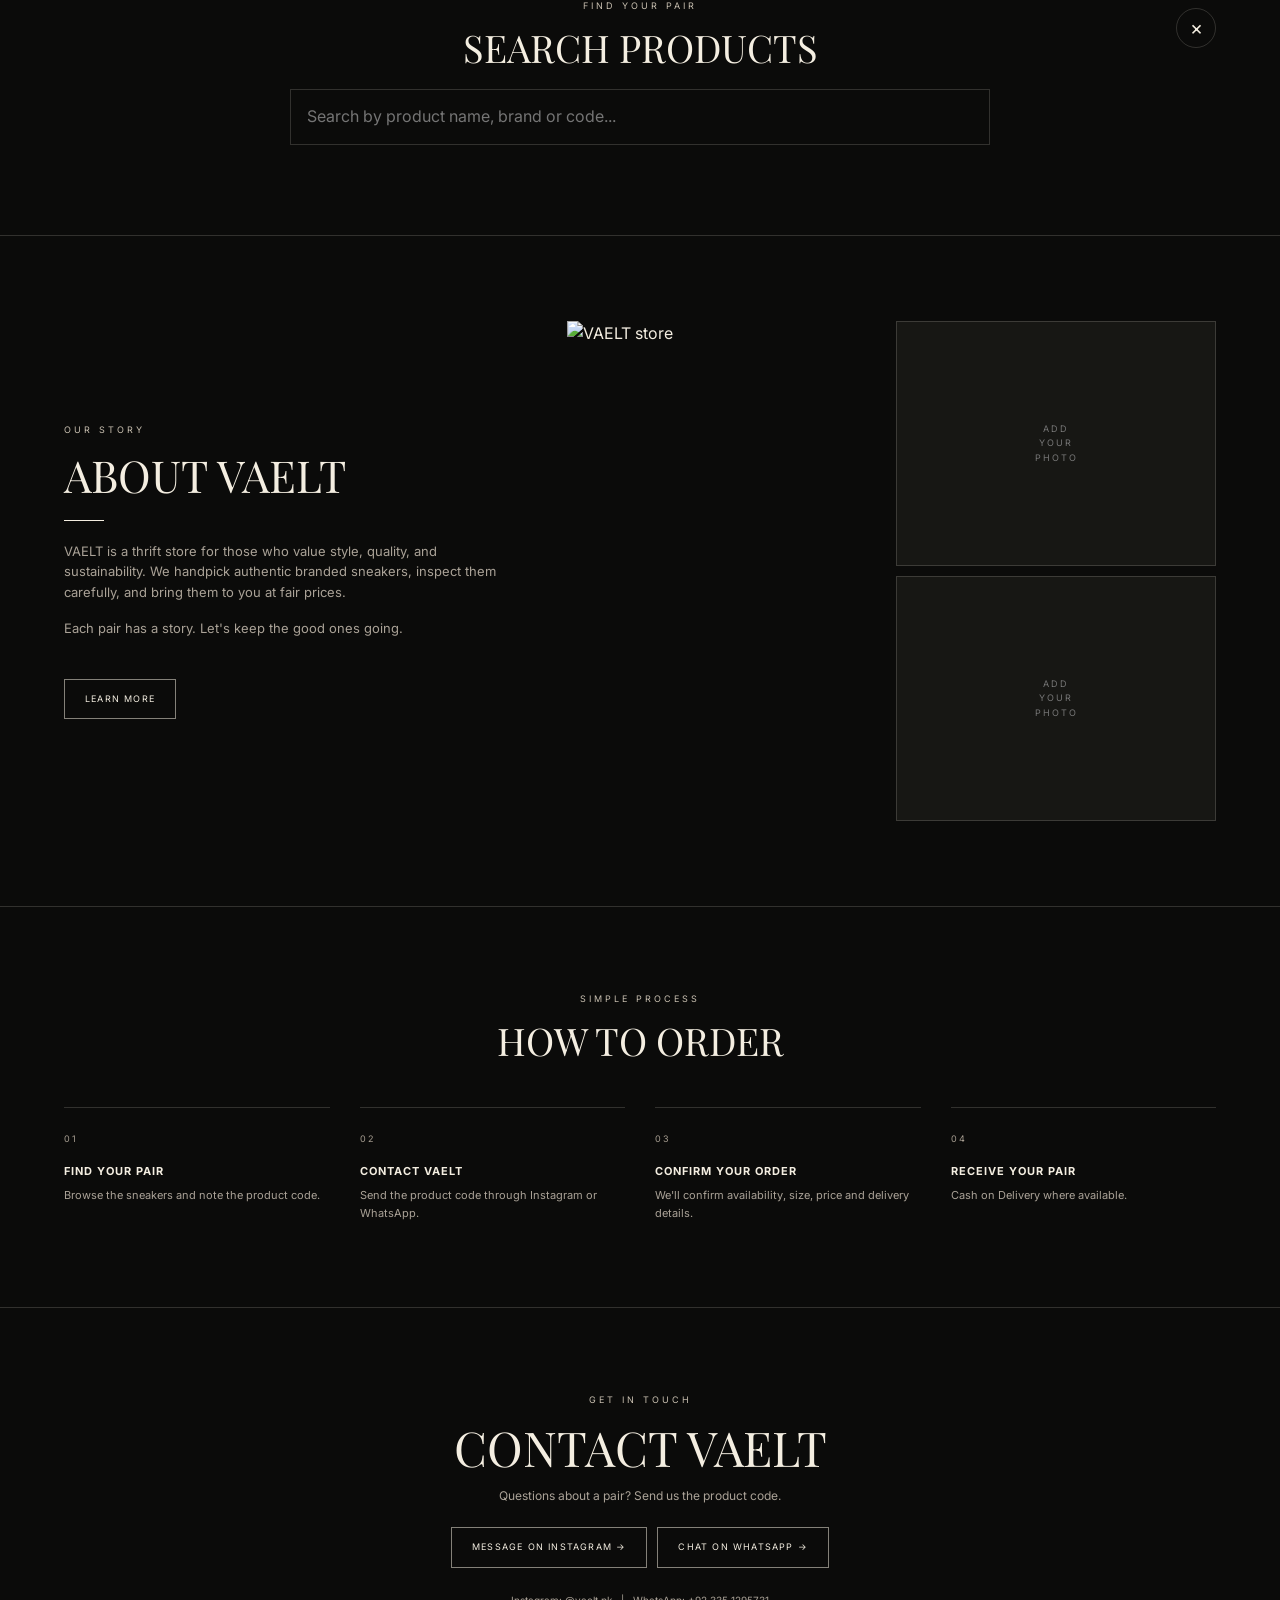
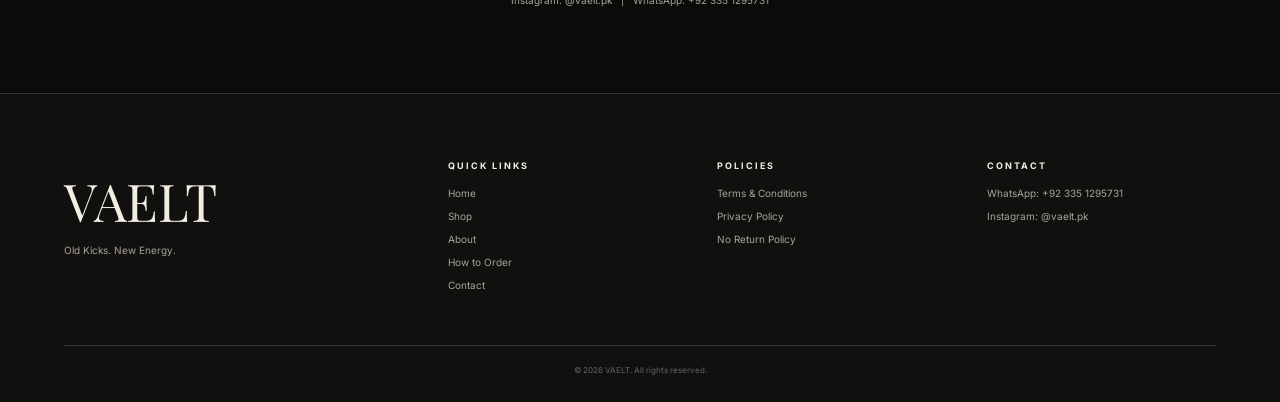
==== commit 807e1bab: "Add files via upload" ====
--- a/index.html
+++ b/index.html
@@ -25,6 +25,7 @@
     </nav>
 
     <div class="nav-right">
+      <button class="search-toggle" id="search-toggle" type="button" aria-label="Open product search" aria-expanded="false">⌕</button>
       <a class="instagram-pill" href="https://www.instagram.com/vaelt.pk/" target="_blank" rel="noopener noreferrer">ASK ON INSTAGRAM →</a>
       <button class="menu-btn" id="menu-btn" aria-label="Open menu">☰</button>
     </div>
@@ -33,7 +34,7 @@
 
 <main>
   <section class="hero" id="hero">
-    <img class="hero-image" src="images/ChatGPT Image Aug 27, 2026, 04_59_41 PM.png" alt="VAELT sneaker store">
+    <img class="hero-image" src="images/hero.jpg" alt="VAELT sneaker store">
     <div class="hero-overlay"></div>
     <div class="hero-content">
       <div class="hero-copy">
@@ -81,10 +82,10 @@
       <a class="outline-btn" href="#how">LEARN MORE</a>
     </div>
     <div class="about-images">
-      <img src="images/ChatGPT Image Aug 27, 2026, 04_59_41 PM.png" alt="VAELT store" loading="lazy">
+      <img src="images/hero.jpg" alt="VAELT store" loading="lazy">
       <div class="about-small">
-        <div class="images/ChatGPT Image Aug 27, 2026, 04_59_41 PM.png">
-        <div class="images/ChatGPT Image Aug 27, 2026, 04_59_41 PM.png">
+        <div class="image-placeholder">ADD<br>YOUR<br>PHOTO</div>
+        <div class="image-placeholder">ADD<br>YOUR<br>PHOTO</div>
       </div>
     </div>
   </section>
--- a/style.css
+++ b/style.css
@@ -26,3 +26,97 @@
 .footer{background:#10100f;border-top:1px solid var(--line);padding:65px 5vw 25px}.footer-grid{max-width:1400px;margin:auto;display:grid;grid-template-columns:1.5fr 1fr 1fr 1fr;gap:40px}.footer-logo{font-family:var(--heading);font-size:52px}.footer-grid h4{font-size:9px;letter-spacing:2px;margin-bottom:12px}.footer-grid p,.footer-grid a{display:block;color:var(--muted);font-size:10px;margin-bottom:7px}.footer-bottom{max-width:1400px;margin:45px auto 0;padding-top:18px;border-top:1px solid var(--line);text-align:center;color:#666;font-size:8px}
 @media(max-width:900px){.nav-center{display:none}.menu-btn{display:block}.nav-center.open{position:absolute;top:75px;left:20px;right:20px;display:flex;flex-direction:column;gap:0;background:rgba(12,12,11,.96);border:1px solid var(--line);padding:10px}.nav-center.open a{padding:13px}.product-grid{grid-template-columns:repeat(3,1fr)}.benefits{grid-template-columns:1fr 1fr}.benefit:nth-child(2){border-right:0}.about-section{grid-template-columns:1fr}.how-grid{grid-template-columns:1fr 1fr}.footer-grid{grid-template-columns:1fr 1fr}}
 @media(max-width:600px){.header{padding:16px 20px}.logo{font-size:27px}.hero{min-height:100svh;height:100svh}.hero-image{object-position:58% center}.hero-overlay{background:linear-gradient(180deg,rgba(0,0,0,.42),rgba(0,0,0,.86))}.hero-content{padding:100px 25px 35px;align-items:flex-end}.hero h1{font-size:clamp(65px,22vw,100px)}.hero-badge{display:none}.benefits{padding:25px 20px}.benefit{padding:18px 10px}.benefit-icon{width:34px;height:34px}.product-grid{grid-template-columns:repeat(2,1fr);gap:7px}.products-section,.search-section,.about-section,.how-section,.contact-section{padding-left:20px;padding-right:20px}.section-heading h2{font-size:28px}.about-images{grid-template-columns:1fr}.about-images>img{height:300px}.about-small{grid-template-columns:1fr 1fr}.image-placeholder{height:145px}.how-grid{grid-template-columns:1fr}.footer-grid{grid-template-columns:1fr}.instagram-pill{display:none}}
+
+
+/* =========================================================
+   VAELT MOTION SYSTEM — premium, lightweight animations
+   ========================================================= */
+:root{--motion:cubic-bezier(.22,1,.36,1);--motion-fast:.28s var(--motion);--motion-slow:.75s var(--motion)}
+
+/* 1. Hero fade + slide-in / 8. staggered entrance */
+.hero-image{animation:heroImageIn 1.4s var(--motion) both;transform:scale(1.035)}
+.hero-overlay{animation:heroOverlayIn 1.1s ease both}
+.hero-copy>*{opacity:0;animation:heroItemIn .8s var(--motion) both}
+.hero-copy>*:nth-child(1){animation-delay:.18s}
+.hero-copy>*:nth-child(2){animation-delay:.28s}
+.hero-copy>*:nth-child(3){animation-delay:.38s}
+.hero-copy>*:nth-child(4){animation-delay:.48s}
+.hero-copy>*:nth-child(5){animation-delay:.60s}
+.hero-badge{animation:badgeIn 1s var(--motion) .65s both}
+
+@keyframes heroImageIn{from{opacity:0;transform:scale(1.09)}to{opacity:1;transform:scale(1.035)}}
+@keyframes heroOverlayIn{from{opacity:0}to{opacity:1}}
+@keyframes heroItemIn{from{opacity:0;transform:translate3d(0,28px,0)}to{opacity:1;transform:none}}
+@keyframes badgeIn{from{opacity:0;transform:scale(.72) rotate(-12deg)}to{opacity:1;transform:none}}
+
+/* 2. Scroll reveal + 8. stagger */
+.reveal{opacity:0;transform:translateY(38px);transition:opacity .8s var(--motion),transform .8s var(--motion);will-change:opacity,transform}
+.reveal.is-visible{opacity:1;transform:none}
+.reveal-stagger>*{opacity:0;transform:translateY(24px);transition:opacity .7s var(--motion),transform .7s var(--motion)}
+.reveal-stagger.is-visible>*{opacity:1;transform:none}
+.reveal-stagger.is-visible>*:nth-child(1){transition-delay:.04s}
+.reveal-stagger.is-visible>*:nth-child(2){transition-delay:.10s}
+.reveal-stagger.is-visible>*:nth-child(3){transition-delay:.16s}
+.reveal-stagger.is-visible>*:nth-child(4){transition-delay:.22s}
+.reveal-stagger.is-visible>*:nth-child(5){transition-delay:.28s}
+
+/* 3. Product image hover zoom */
+.product-card{overflow:hidden;transition:transform .45s var(--motion),border-color .35s ease,box-shadow .45s var(--motion)}
+.product-card:hover{transform:translateY(-7px);border-color:rgba(244,238,225,.42);box-shadow:0 18px 45px rgba(0,0,0,.22)}
+.product-image{transition:transform .65s var(--motion),filter .45s ease}
+.product-card:hover .product-image{transform:scale(1.045);filter:brightness(1.05)}
+
+/* 4. Buttons hover + press */
+.outline-btn,.instagram-pill,.search-toggle,.menu-btn{transition:transform var(--motion-fast),background var(--motion-fast),color var(--motion-fast),border-color var(--motion-fast),opacity var(--motion-fast)}
+.outline-btn:hover,.instagram-pill:hover{transform:translateY(-2px)}
+.outline-btn:active,.instagram-pill:active,.search-toggle:active,.menu-btn:active{transform:scale(.96)}
+
+/* 6. Navbar smooth transitions */
+.nav-center a{position:relative;transition:opacity .25s ease,transform .25s var(--motion)}
+.nav-center a::after{content:"";position:absolute;left:0;bottom:-7px;width:100%;height:1px;background:currentColor;transform:scaleX(0);transform-origin:right;transition:transform .35s var(--motion)}
+.nav-center a:hover{opacity:1;transform:translateY(-1px)}
+.nav-center a:hover::after{transform:scaleX(1);transform-origin:left}
+.header{transition:background .45s ease,backdrop-filter .45s ease,transform .45s var(--motion),padding .45s var(--motion)}
+.header.scrolled{padding-top:15px;padding-bottom:15px}
+
+/* 7. Animated search icon + search modal */
+.search-toggle{width:36px;height:36px;margin-right:10px;border:1px solid var(--line);border-radius:50%;background:transparent;color:var(--text);cursor:pointer;font-size:22px;line-height:1;display:grid;place-items:center}
+.search-toggle:hover{background:var(--text);color:#111;transform:translateY(-2px)}
+.search-toggle.is-open{transform:rotate(90deg);background:var(--text);color:#111}
+.search-section{transition:opacity .35s ease,visibility .35s ease}
+body.search-open{overflow:hidden}
+body.search-open .search-section{position:fixed;inset:0;z-index:1100;max-width:none;width:100%;height:100%;padding:90px 5vw 40px;display:grid;place-items:center;background:rgba(7,7,6,.72);backdrop-filter:blur(14px);overflow:auto}
+body.search-open .search-section::before{content:"";position:fixed;inset:0;background:rgba(0,0,0,.28);z-index:-1}
+body.search-open .search-box{width:min(700px,100%);padding:35px;background:rgba(17,17,15,.96);border:1px solid var(--line);box-shadow:0 30px 90px rgba(0,0,0,.5);animation:searchIn .55s var(--motion) both}
+.search-close{position:absolute;top:24px;right:5vw;width:40px;height:40px;border:1px solid var(--line);border-radius:50%;background:transparent;color:var(--text);cursor:pointer;font-size:20px;transition:transform .3s var(--motion),background .3s ease,color .3s ease}
+.search-close:hover{transform:rotate(90deg);background:var(--text);color:#111}
+@keyframes searchIn{from{opacity:0;transform:translateY(25px) scale(.97)}to{opacity:1;transform:none}}
+
+/* 5. Sections / content polish */
+.benefit-icon{transition:transform .45s var(--motion),background .3s ease,color .3s ease}
+.benefit:hover .benefit-icon{transform:rotate(-8deg) scale(1.08);background:var(--text);color:#111}
+.how-grid article{transition:transform .4s var(--motion),border-color .3s ease}
+.how-grid article:hover{transform:translateY(-5px);border-color:rgba(244,238,225,.45)}
+.about-images img,.image-placeholder{transition:transform .65s var(--motion),filter .45s ease}
+.about-images>img:hover{transform:scale(1.015);filter:brightness(1.05)}
+
+/* Search results entrance */
+.search-result{transition:padding-left .3s var(--motion),background .3s ease}
+.search-result:hover{padding-left:8px;background:rgba(244,238,225,.03)}
+
+/* 9. Mobile-friendly motion */
+@media(max-width:600px){
+  .search-toggle{width:34px;height:34px;margin-right:7px;font-size:20px}
+  body.search-open .search-section{padding:75px 20px 25px}
+  body.search-open .search-box{padding:25px 20px}
+  .search-close{top:18px;right:20px}
+  .hero-image{animation-duration:1.1s}
+  .reveal{transform:translateY(25px)}
+}
+
+/* 10. Accessibility */
+@media(prefers-reduced-motion:reduce){
+  html{scroll-behavior:auto}
+  *,*::before,*::after{animation-duration:.01ms!important;animation-iteration-count:1!important;transition-duration:.01ms!important;scroll-behavior:auto!important}
+  .reveal,.reveal-stagger>*{opacity:1!important;transform:none!important}
+}
